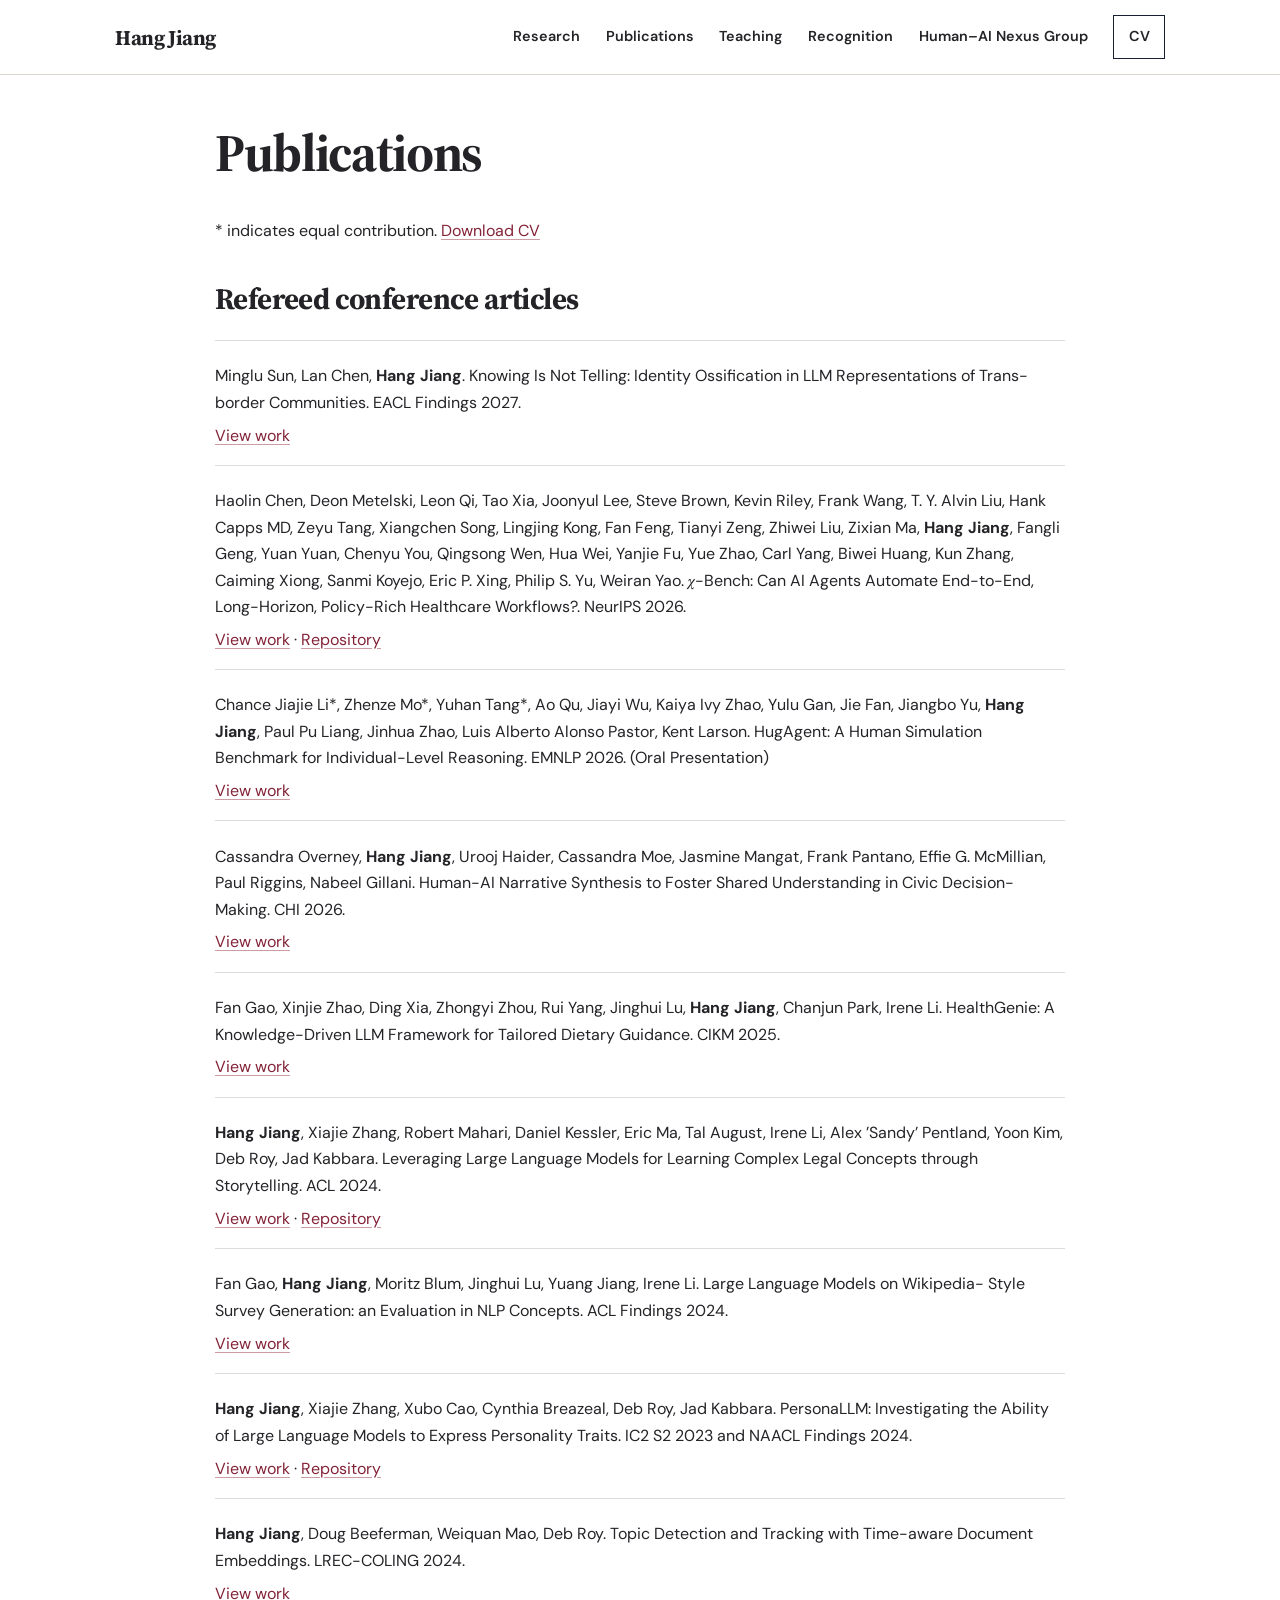
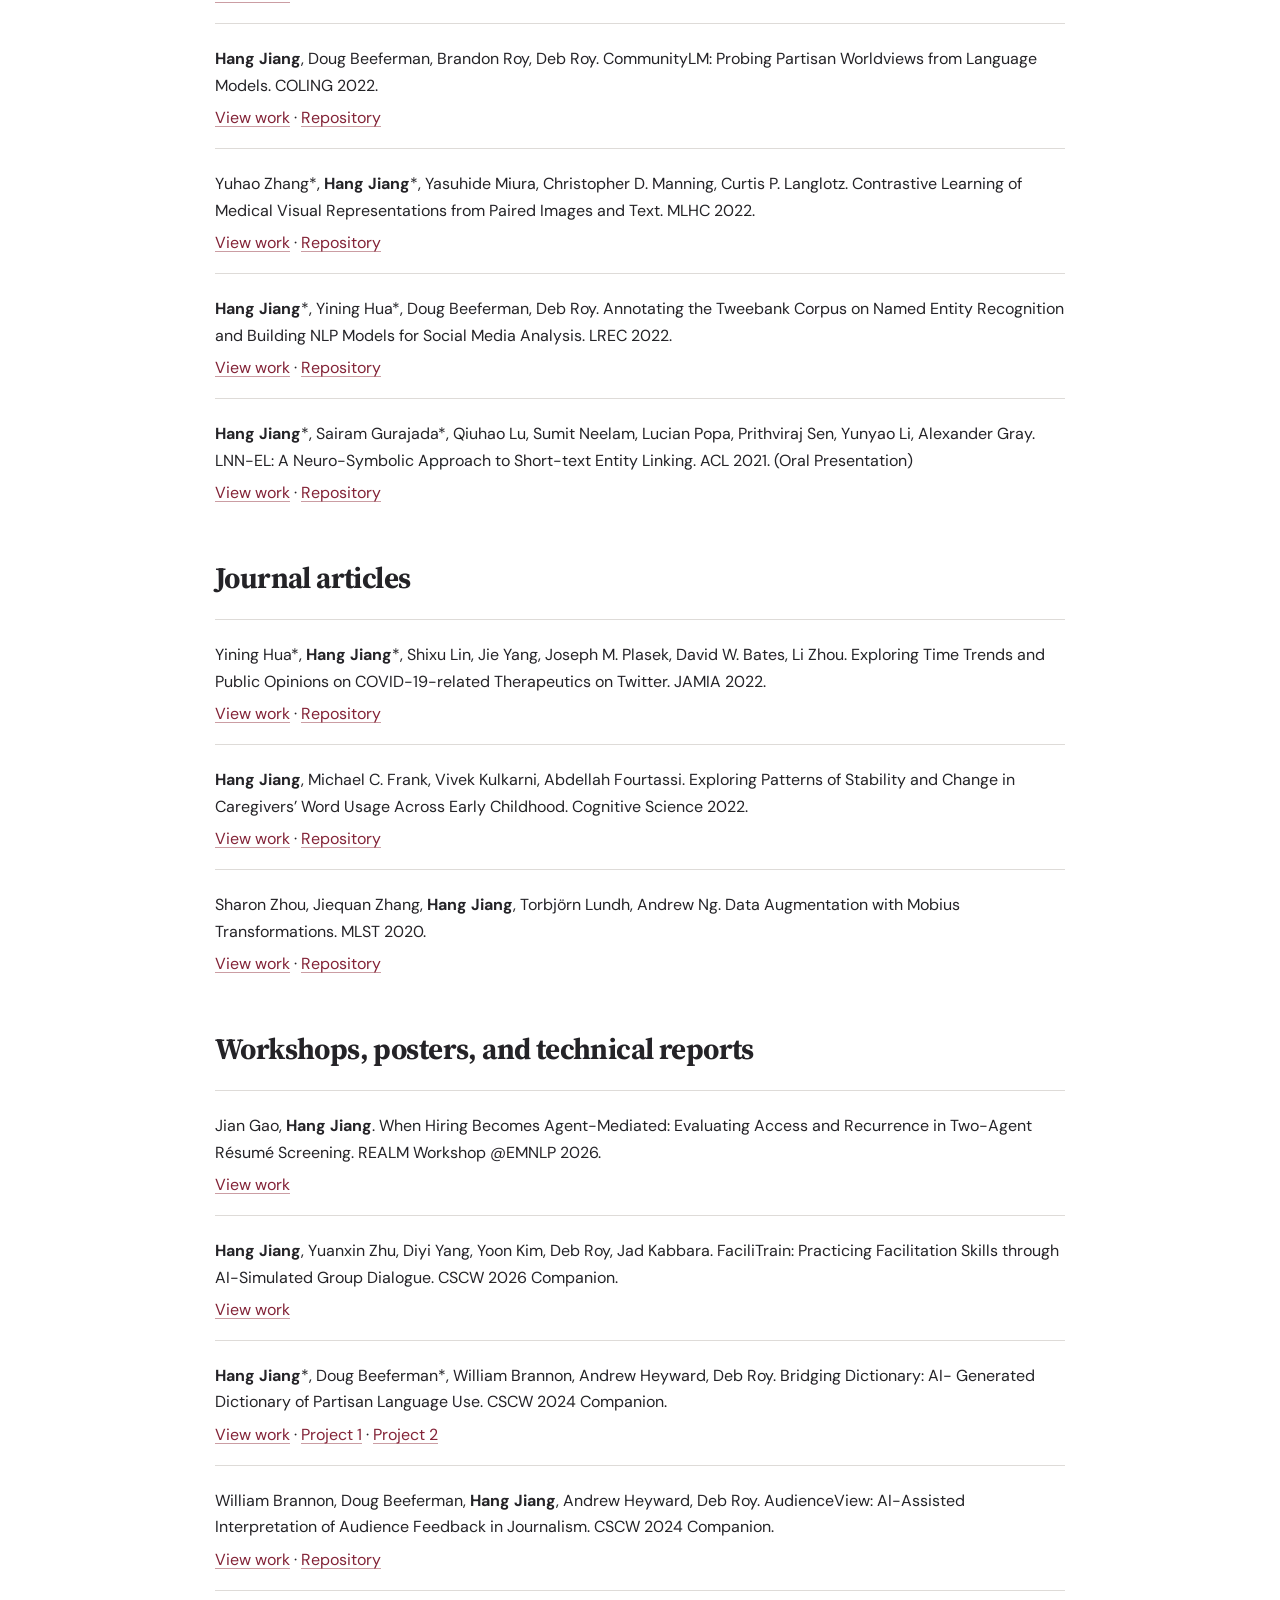
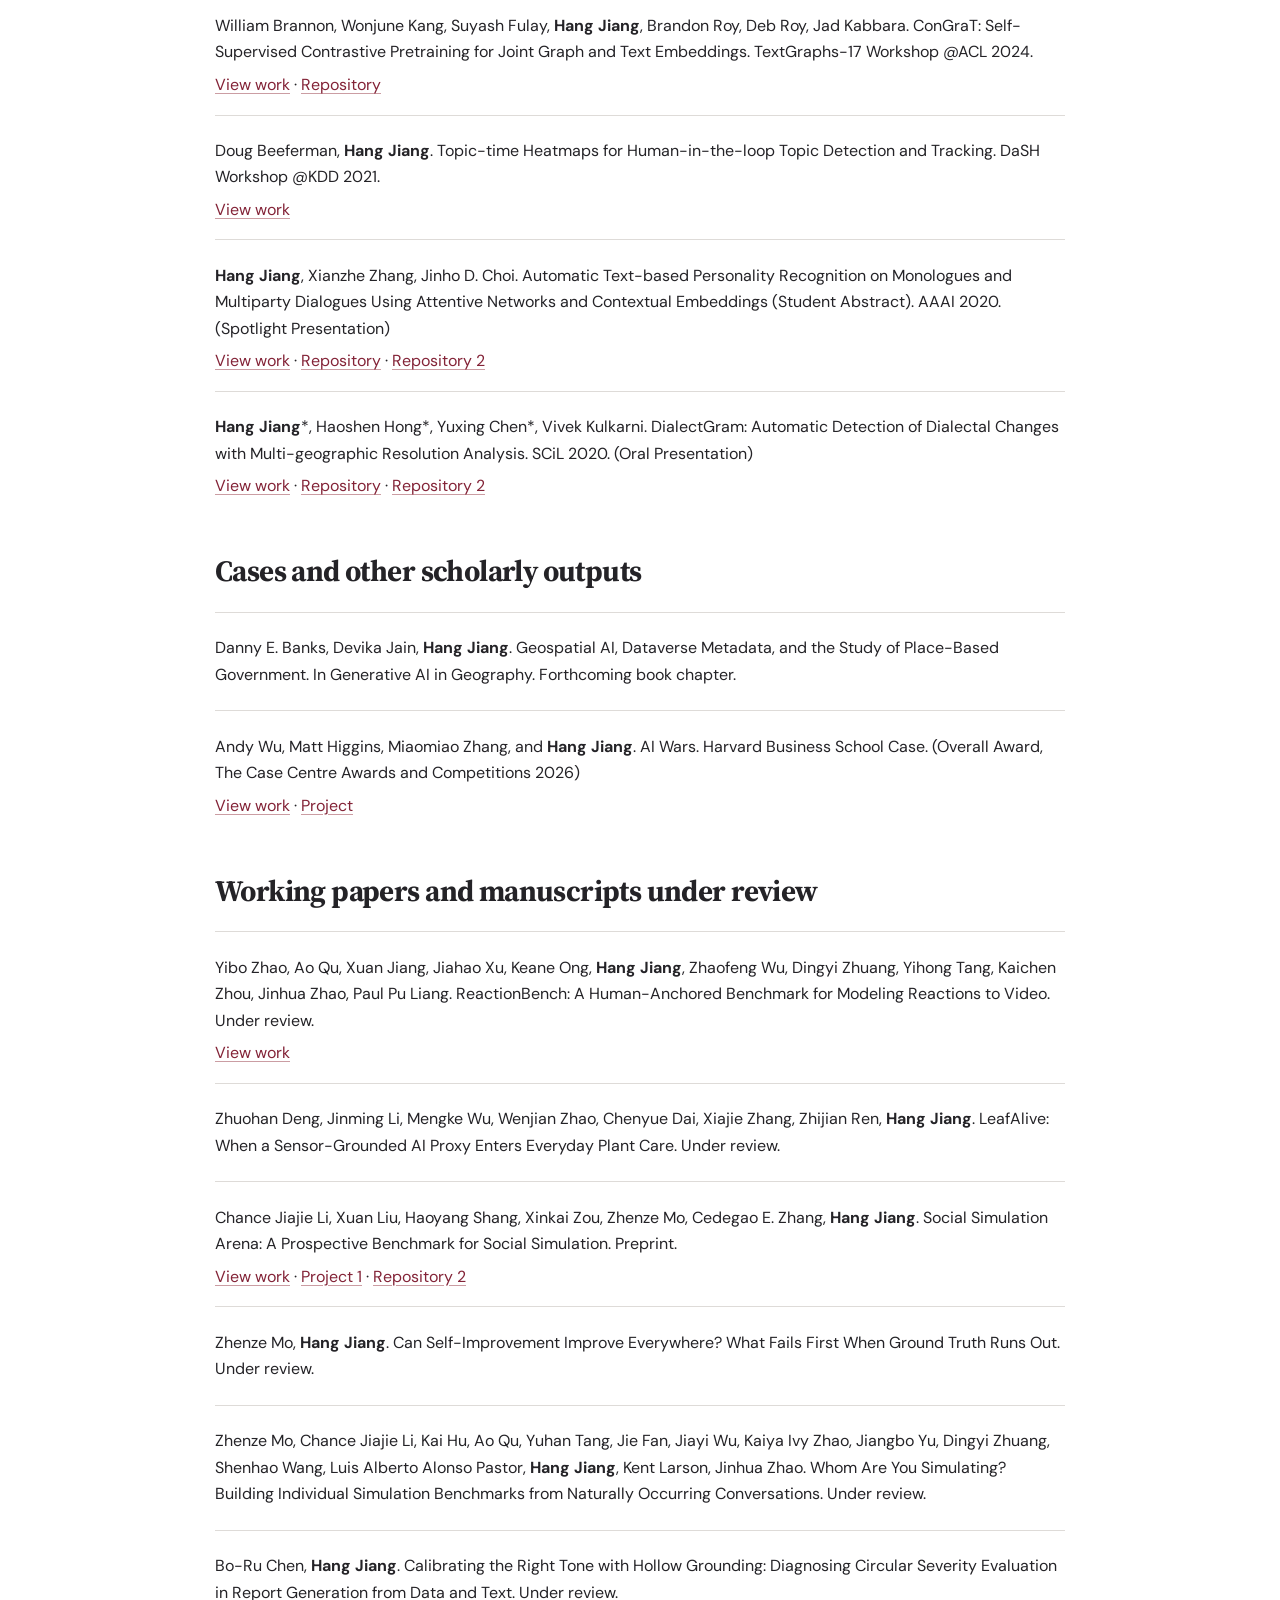
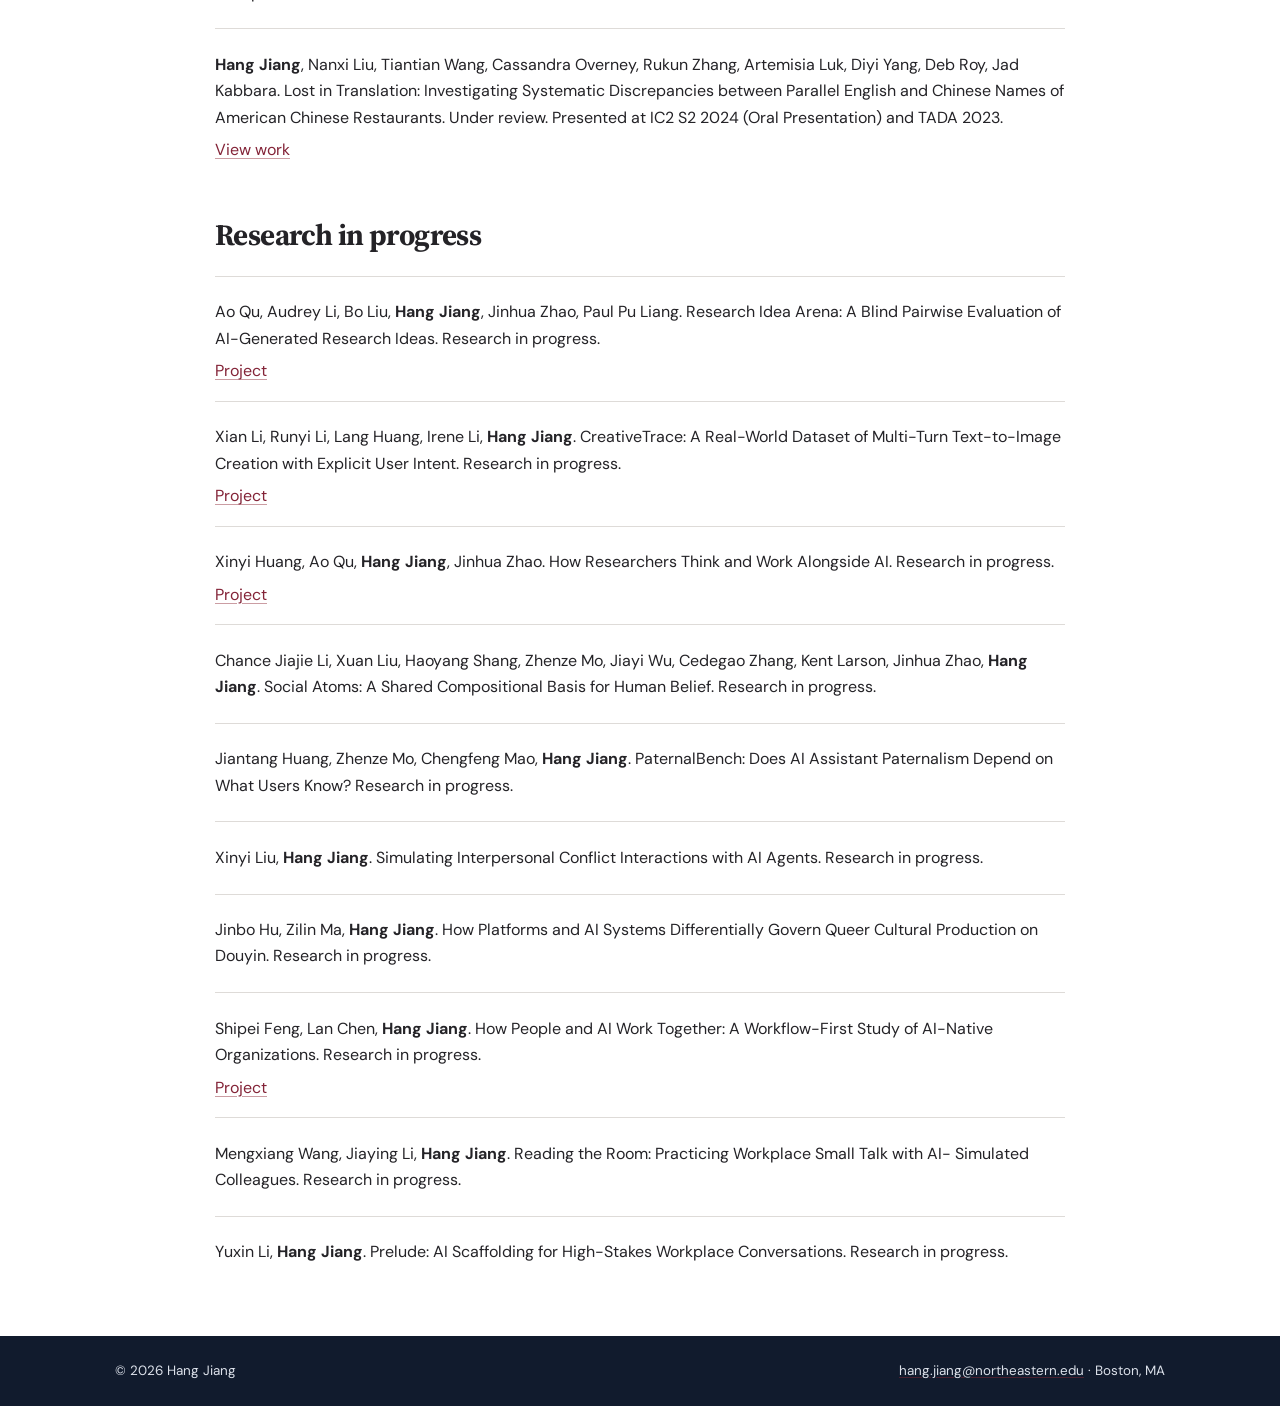
==== publications.html @ 37bcf6a6 "Organize faculty homepage around four research areas and add CV bibliography" ====
<!doctype html>
<html lang="en">
<head>
  <meta charset="utf-8">
  <meta name="viewport" content="width=device-width, initial-scale=1">
  <meta name="description" content="Hang Jiang is an Assistant Professor at Northeastern University studying how people and AI think, work, communicate, and organize together.">
  <meta property="og:title" content="Hang Jiang — Human–AI systems, work, and society">
  <meta property="og:description" content="Research on human–AI collaboration, AI-mediated communication, and socially interactive AI systems.">
  <meta property="og:type" content="website">
  <meta property="og:url" content="https://hjian42.github.io/">
  <meta property="og:image" content="https://hjian42.github.io/files/hang-square-profile.png">
  <meta name="twitter:card" content="summary">
  <link rel="canonical" href="https://hjian42.github.io/publications.html">
  <link rel="preconnect" href="https://fonts.googleapis.com">
  <link rel="preconnect" href="https://fonts.gstatic.com" crossorigin>
  <link href="https://fonts.googleapis.com/css2?family=DM+Sans:wght@400;500;600;700&amp;family=Source+Serif+4:opsz,wght@8..60,500;8..60,600;8..60,700&amp;display=swap" rel="stylesheet">
  <link rel="stylesheet" href="assets/css/site.css">
  <link rel="icon" href="files/favicon.ico">
  <title>Publications | Hang Jiang</title>
<link rel="stylesheet" href="assets/css/academic.css">
</head>
<body>
  <a class="skip-link" href="#main-content">Skip to content</a>
  <header class="site-header">
    <div class="shell nav-shell">
      <a class="wordmark" href="index.html#top" aria-label="Hang Jiang, home">Hang Jiang</a>
      <button class="nav-toggle" type="button" data-nav-toggle aria-expanded="false" aria-controls="site-nav"><span>Menu</span><span aria-hidden="true">☰</span></button>
      <nav class="site-nav" id="site-nav" data-site-nav aria-label="Primary navigation">
        <a href="index.html#research">Research</a><a href="publications.html">Publications</a><a href="index.html#teaching">Teaching</a><a href="index.html#recognition">Recognition</a><a href="nexus/">Human–AI Nexus Group</a><a class="nav-cta" href="files/Hang-Jiang-CV.pdf">CV</a>
      </nav>
    </div>
  </header>

<main id="main-content" class="bibliography shell"><h1>Publications</h1><p>* indicates equal contribution. <a href="files/Hang-Jiang-CV.pdf">Download CV</a></p><section><h2>Refereed conference articles</h2><article id="C13"><p>Minglu Sun, Lan Chen, <strong>Hang Jiang</strong>. Knowing Is Not Telling: Identity Ossification in LLM Representations of Trans-border Communities. EACL Findings 2027.</p><a href="https://arxiv.org/abs/2610.12610">View work</a></article>
<article id="C12"><p>Haolin Chen, Deon Metelski, Leon Qi, Tao Xia, Joonyul Lee, Steve Brown, Kevin Riley, Frank Wang, T. Y. Alvin Liu, Hank Capps MD, Zeyu Tang, Xiangchen Song, Lingjing Kong, Fan Feng, Tianyi Zeng, Zhiwei Liu, Zixian Ma, <strong>Hang Jiang</strong>, Fangli Geng, Yuan Yuan, Chenyu You, Qingsong Wen, Hua Wei, Yanjie Fu, Yue Zhao, Carl Yang, Biwei Huang, Kun Zhang, Caiming Xiong, Sanmi Koyejo, Eric P. Xing, Philip S. Yu, Weiran Yao. 𝜒-Bench: Can AI Agents Automate End-to-End, Long-Horizon, Policy-Rich Healthcare Workflows?. NeurIPS 2026.</p><a href="https://neurips.cc/virtual/2026/loc/atlanta/poster/139361">View work</a> · <a href="https://github.com/actava-ai/chi-bench">Repository</a></article>
<article id="C11"><p>Chance Jiajie Li*, Zhenze Mo*, Yuhan Tang*, Ao Qu, Jiayi Wu, Kaiya Ivy Zhao, Yulu Gan, Jie Fan, Jiangbo Yu, <strong>Hang Jiang</strong>, Paul Pu Liang, Jinhua Zhao, Luis Alberto Alonso Pastor, Kent Larson. HugAgent: A Human Simulation Benchmark for Individual-Level Reasoning. EMNLP 2026. (Oral Presentation)</p><a href="https://aclanthology.org/2026.emnlp-main.706/">View work</a></article>
<article id="C10"><p>Cassandra Overney, <strong>Hang Jiang</strong>, Urooj Haider, Cassandra Moe, Jasmine Mangat, Frank Pantano, Effie G. McMillian, Paul Riggins, Nabeel Gillani. Human-AI Narrative Synthesis to Foster Shared Understanding in Civic Decision-Making. CHI 2026.</p><a href="https://dl.acm.org/doi/10.1145/3772318.3791570">View work</a></article>
<article id="C9"><p>Fan Gao, Xinjie Zhao, Ding Xia, Zhongyi Zhou, Rui Yang, Jinghui Lu, <strong>Hang Jiang</strong>, Chanjun Park, Irene Li. HealthGenie: A Knowledge-Driven LLM Framework for Tailored Dietary Guidance. CIKM 2025.</p><a href="https://dl.acm.org/doi/abs/10.1145/3746252.3761479">View work</a></article>
<article id="C8"><p><strong>Hang Jiang</strong>, Xiajie Zhang, Robert Mahari, Daniel Kessler, Eric Ma, Tal August, Irene Li, Alex ’Sandy’ Pentland, Yoon Kim, Deb Roy, Jad Kabbara. Leveraging Large Language Models for Learning Complex Legal Concepts through Storytelling. ACL 2024.</p><a href="https://aclanthology.org/2024.acl-long.388/">View work</a> · <a href="https://github.com/hjian42/legalstories">Repository</a></article>
<article id="C7"><p>Fan Gao, <strong>Hang Jiang</strong>, Moritz Blum, Jinghui Lu, Yuang Jiang, Irene Li. Large Language Models on Wikipedia- Style Survey Generation: an Evaluation in NLP Concepts. ACL Findings 2024.</p><a href="https://aclanthology.org/2024.findings-acl.321/">View work</a></article>
<article id="C6"><p><strong>Hang Jiang</strong>, Xiajie Zhang, Xubo Cao, Cynthia Breazeal, Deb Roy, Jad Kabbara. PersonaLLM: Investigating the Ability of Large Language Models to Express Personality Traits. IC2 S2 2023 and NAACL Findings 2024.</p><a href="https://aclanthology.org/2024.findings-naacl.229/">View work</a> · <a href="https://github.com/hjian42/PersonaLLM">Repository</a></article>
<article id="C5"><p><strong>Hang Jiang</strong>, Doug Beeferman, Weiquan Mao, Deb Roy. Topic Detection and Tracking with Time-aware Document Embeddings. LREC-COLING 2024.</p><a href="https://aclanthology.org/2024.lrec-main.1416/">View work</a></article>
<article id="C4"><p><strong>Hang Jiang</strong>, Doug Beeferman, Brandon Roy, Deb Roy. CommunityLM: Probing Partisan Worldviews from Language Models. COLING 2022.</p><a href="https://aclanthology.org/2022.coling-1.593/">View work</a> · <a href="https://github.com/hjian42/CommunityLM">Repository</a></article>
<article id="C3"><p>Yuhao Zhang*, <strong>Hang Jiang</strong>*, Yasuhide Miura, Christopher D. Manning, Curtis P. Langlotz. Contrastive Learning of Medical Visual Representations from Paired Images and Text. MLHC 2022.</p><a href="https://proceedings.mlr.press/v182/zhang22a.html">View work</a> · <a href="https://github.com/yuhaozhang/convirt">Repository</a></article>
<article id="C2"><p><strong>Hang Jiang</strong>*, Yining Hua*, Doug Beeferman, Deb Roy. Annotating the Tweebank Corpus on Named Entity Recognition and Building NLP Models for Social Media Analysis. LREC 2022.</p><a href="http://www.lrec-conf.org/proceedings/lrec2022/pdf/2022.lrec-1.780.pdf">View work</a> · <a href="https://github.com/social-machines/TweebankNLP">Repository</a></article>
<article id="C1"><p><strong>Hang Jiang</strong>*, Sairam Gurajada*, Qiuhao Lu, Sumit Neelam, Lucian Popa, Prithviraj Sen, Yunyao Li, Alexander Gray. LNN-EL: A Neuro-Symbolic Approach to Short-text Entity Linking. ACL 2021. (Oral Presentation)</p><a href="https://aclanthology.org/2021.acl-long.64/">View work</a> · <a href="https://github.com/IBM/LNN">Repository</a></article></section>
<section><h2>Journal articles</h2><article id="J3"><p>Yining Hua*, <strong>Hang Jiang</strong>*, Shixu Lin, Jie Yang, Joseph M. Plasek, David W. Bates, Li Zhou. Exploring Time Trends and Public Opinions on COVID-19-related Therapeutics on Twitter. JAMIA 2022.</p><a href="https://academic.oup.com/jamia/advance-article-abstract/doi/10.1093/jamia/ocac114/6625661">View work</a> · <a href="https://github.com/ningkko/COVID-drug">Repository</a></article>
<article id="J2"><p><strong>Hang Jiang</strong>, Michael C. Frank, Vivek Kulkarni, Abdellah Fourtassi. Exploring Patterns of Stability and Change in Caregivers’ Word Usage Across Early Childhood. Cognitive Science 2022.</p><a href="https://onlinelibrary.wiley.com/doi/10.1111/cogs.13177">View work</a> · <a href="https://github.com/afourtassi/change">Repository</a></article>
<article id="J1"><p>Sharon Zhou, Jiequan Zhang, <strong>Hang Jiang</strong>, Torbjörn Lundh, Andrew Ng. Data Augmentation with Mobius Transformations. MLST 2020.</p><a href="https://iopscience.iop.org/article/10.1088/2632-2153/abd615/pdf">View work</a> · <a href="https://github.com/stanfordmlgroup/mobius">Repository</a></article></section>
<section><h2>Workshops, posters, and technical reports</h2><article id="W8"><p>Jian Gao, <strong>Hang Jiang</strong>. When Hiring Becomes Agent-Mediated: Evaluating Access and Recurrence in Two-Agent Résumé Screening. REALM Workshop @EMNLP 2026.</p><a href="https://aclanthology.org/2026.realm-1.44/">View work</a></article>
<article id="W7"><p><strong>Hang Jiang</strong>, Yuanxin Zhu, Diyi Yang, Yoon Kim, Deb Roy, Jad Kabbara. FaciliTrain: Practicing Facilitation Skills through AI-Simulated Group Dialogue. CSCW 2026 Companion.</p><a href="https://dl.acm.org/doi/10.1145/3785651.3831566">View work</a></article>
<article id="W6"><p><strong>Hang Jiang</strong>*, Doug Beeferman*, William Brannon, Andrew Heyward, Deb Roy. Bridging Dictionary: AI- Generated Dictionary of Partisan Language Use. CSCW 2024 Companion.</p><a href="https://arxiv.org/abs/2407.09661v1">View work</a> · <a href="https://dictionary.ccc-mit.org/book/bridging_dictionary.html">Project 1</a> · <a href="https://bridgingdictionary.org/">Project 2</a></article>
<article id="W5"><p>William Brannon, Doug Beeferman, <strong>Hang Jiang</strong>, Andrew Heyward, Deb Roy. AudienceView: AI-Assisted Interpretation of Audience Feedback in Journalism. CSCW 2024 Companion.</p><a href="https://www.arxiv.org/abs/2407.12613">View work</a> · <a href="https://github.com/mit-ccc/AudienceView-demo">Repository</a></article>
<article id="W4"><p>William Brannon, Wonjune Kang, Suyash Fulay, <strong>Hang Jiang</strong>, Brandon Roy, Deb Roy, Jad Kabbara. ConGraT: Self-Supervised Contrastive Pretraining for Joint Graph and Text Embeddings. TextGraphs-17 Workshop @ACL 2024.</p><a href="https://aclanthology.org/2024.textgraphs-1.2/">View work</a> · <a href="https://github.com/wwbrannon/congrat">Repository</a></article>
<article id="W3"><p>Doug Beeferman, <strong>Hang Jiang</strong>. Topic-time Heatmaps for Human-in-the-loop Topic Detection and Tracking. DaSH Workshop @KDD 2021.</p><a href="https://arxiv.org/abs/2110.07337">View work</a></article>
<article id="W2"><p><strong>Hang Jiang</strong>, Xianzhe Zhang, Jinho D. Choi. Automatic Text-based Personality Recognition on Monologues and Multiparty Dialogues Using Attentive Networks and Contextual Embeddings (Student Abstract). AAAI 2020. (Spotlight Presentation)</p><a href="https://cdn.aaai.org/ojs/7182/7182-13-10411-1-10-20200526.pdf">View work</a> · <a href="https://github.com/emoryjianghang/automatic-personality-prediction">Repository</a> · <a href="https://github.com/emorynlp/personality-detection">Repository 2</a></article>
<article id="W1"><p><strong>Hang Jiang</strong>*, Haoshen Hong*, Yuxing Chen*, Vivek Kulkarni. DialectGram: Automatic Detection of Dialectal Changes with Multi-geographic Resolution Analysis. SCiL 2020. (Oral Presentation)</p><a href="https://aclanthology.org/2020.scil-1.18/">View work</a> · <a href="https://github.com/yuxingch/DialectGram">Repository</a> · <a href="https://github.com/hjian42/Geo-Twitter2019">Repository 2</a></article></section>
<section><h2>Cases and other scholarly outputs</h2><article id="O2"><p>Danny E. Banks, Devika Jain, <strong>Hang Jiang</strong>. Geospatial AI, Dataverse Metadata, and the Study of Place-Based Government. In Generative AI in Geography. Forthcoming book chapter.</p></article>
<article id="O1"><p>Andy Wu, Matt Higgins, Miaomiao Zhang, and <strong>Hang Jiang</strong>. AI Wars. Harvard Business School Case. (Overall Award, The Case Centre Awards and Competitions 2026)</p><a href="https://hbsp.harvard.edu/product/723434-PDF-ENG">View work</a> · <a href="https://www.thecasecentre.org/AwardsComps/winners/2026winners/AIwars">Project </a></article></section>
<section><h2>Working papers and manuscripts under review</h2><article id="WP7"><p>Yibo Zhao, Ao Qu, Xuan Jiang, Jiahao Xu, Keane Ong, <strong>Hang Jiang</strong>, Zhaofeng Wu, Dingyi Zhuang, Yihong Tang, Kaichen Zhou, Jinhua Zhao, Paul Pu Liang. ReactionBench: A Human-Anchored Benchmark for Modeling Reactions to Video. Under review.</p><a href="https://openreview.net/pdf?id=c2f8Fyeify">View work</a></article>
<article id="WP6"><p>Zhuohan Deng, Jinming Li, Mengke Wu, Wenjian Zhao, Chenyue Dai, Xiajie Zhang, Zhijian Ren, <strong>Hang Jiang</strong>. LeafAlive: When a Sensor-Grounded AI Proxy Enters Everyday Plant Care. Under review.</p></article>
<article id="WP5"><p>Chance Jiajie Li, Xuan Liu, Haoyang Shang, Xinkai Zou, Zhenze Mo, Cedegao E. Zhang, <strong>Hang Jiang</strong>. Social Simulation Arena: A Prospective Benchmark for Social Simulation. Preprint.</p><a href="https://doi.org/10.5281/zenodo.23140107">View work</a> · <a href="https://social-simulation-arena.com">Project 1</a> · <a href="https://github.com/Social-Atoms/social-sim-arena">Repository 2</a></article>
<article id="WP4"><p>Zhenze Mo, <strong>Hang Jiang</strong>. Can Self-Improvement Improve Everywhere? What Fails First When Ground Truth Runs Out. Under review.</p></article>
<article id="WP3"><p>Zhenze Mo, Chance Jiajie Li, Kai Hu, Ao Qu, Yuhan Tang, Jie Fan, Jiayi Wu, Kaiya Ivy Zhao, Jiangbo Yu, Dingyi Zhuang, Shenhao Wang, Luis Alberto Alonso Pastor, <strong>Hang Jiang</strong>, Kent Larson, Jinhua Zhao. Whom Are You Simulating? Building Individual Simulation Benchmarks from Naturally Occurring Conversations. Under review.</p></article>
<article id="WP2"><p>Bo-Ru Chen, <strong>Hang Jiang</strong>. Calibrating the Right Tone with Hollow Grounding: Diagnosing Circular Severity Evaluation in Report Generation from Data and Text. Under review.</p></article>
<article id="WP1"><p><strong>Hang Jiang</strong>, Nanxi Liu, Tiantian Wang, Cassandra Overney, Rukun Zhang, Artemisia Luk, Diyi Yang, Deb Roy, Jad Kabbara. Lost in Translation: Investigating Systematic Discrepancies between Parallel English and Chinese Names of American Chinese Restaurants. Under review. Presented at IC2 S2 2024 (Oral Presentation) and TADA 2023.</p><a href="https://arxiv.org/abs/2610.35191">View work</a></article></section>
<section><h2>Research in progress</h2><article id="R10"><p>Ao Qu, Audrey Li, Bo Liu, <strong>Hang Jiang</strong>, Jinhua Zhao, Paul Pu Liang. Research Idea Arena: A Blind Pairwise Evaluation of AI-Generated Research Ideas. Research in progress.</p><a href="https://www.researchideaarena.ai/">Project</a></article>
<article id="R9"><p>Xian Li, Runyi Li, Lang Huang, Irene Li, <strong>Hang Jiang</strong>. CreativeTrace: A Real-World Dataset of Multi-Turn Text-to-Image Creation with Explicit User Intent. Research in progress.</p><a href="https://creativetrace.lance-lee.com/study/standard">Project</a></article>
<article id="R8"><p>Xinyi Huang, Ao Qu, <strong>Hang Jiang</strong>, Jinhua Zhao. How Researchers Think and Work Alongside AI. Research in progress.</p><a href="https://minds-and-hands.com/">Project</a></article>
<article id="R7"><p>Chance Jiajie Li, Xuan Liu, Haoyang Shang, Zhenze Mo, Jiayi Wu, Cedegao Zhang, Kent Larson, Jinhua Zhao, <strong>Hang Jiang</strong>. Social Atoms: A Shared Compositional Basis for Human Belief. Research in progress.</p></article>
<article id="R6"><p>Jiantang Huang, Zhenze Mo, Chengfeng Mao, <strong>Hang Jiang</strong>. PaternalBench: Does AI Assistant Paternalism Depend on What Users Know? Research in progress.</p></article>
<article id="R5"><p>Xinyi Liu, <strong>Hang Jiang</strong>. Simulating Interpersonal Conflict Interactions with AI Agents. Research in progress.</p></article>
<article id="R4"><p>Jinbo Hu, Zilin Ma, <strong>Hang Jiang</strong>. How Platforms and AI Systems Differentially Govern Queer Cultural Production on Douyin. Research in progress.</p></article>
<article id="R3"><p>Shipei Feng, Lan Chen, <strong>Hang Jiang</strong>. How People and AI Work Together: A Workflow-First Study of AI-Native Organizations. Research in progress.</p><a href="https://the-company-survey.vercel.app/">Project</a></article>
<article id="R2"><p>Mengxiang Wang, Jiaying Li, <strong>Hang Jiang</strong>. Reading the Room: Practicing Workplace Small Talk with AI- Simulated Colleagues. Research in progress.</p></article>
<article id="R1"><p>Yuxin Li, <strong>Hang Jiang</strong>. Prelude: AI Scaffolding for High-Stakes Workplace Conversations. Research in progress.</p></article></section></main>  <footer class="site-footer"><div class="shell footer-grid"><p>© <span data-current-year>2026</span> Hang Jiang</p><p><a href="mailto:hang.jiang@northeastern.edu">hang.jiang@northeastern.edu</a> · Boston, MA</p></div></footer>
  <script src="assets/js/site.js"></script>
</body>
</html>
---- assets/css/site.css ----
:root{--paper:#f7f4ee;--paper-2:#efe9df;--ink:#172033;--muted:#596173;--line:#d6cec1;--navy:#15243c;--burgundy:#8c2633;--white:#fffdf8;--serif:"Source Serif 4",Georgia,serif;--sans:"DM Sans",Arial,sans-serif;--shadow:0 18px 60px rgba(21,36,60,.12)}
*{box-sizing:border-box}html{scroll-behavior:smooth}body{margin:0;background:var(--paper);color:var(--ink);font:400 16px/1.65 var(--sans);-webkit-font-smoothing:antialiased}img{max-width:100%;display:block}a{color:inherit;text-decoration-color:rgba(140,38,51,.45);text-underline-offset:.18em}a:hover{color:var(--burgundy)}h1,h2,h3,p{margin-top:0}h1,h2,h3{font-family:var(--serif);line-height:1.12}h1{font-size:clamp(3rem,7vw,6.8rem);letter-spacing:-.055em}h2{font-size:clamp(2.35rem,4.8vw,4.5rem);letter-spacing:-.04em}h3{font-size:1.45rem}.shell{width:min(1180px,calc(100% - 48px));margin-inline:auto}.skip-link{position:fixed;left:1rem;top:-5rem;background:var(--navy);color:white;padding:.7rem 1rem;z-index:100}.skip-link:focus{top:1rem}.site-header{position:sticky;top:0;z-index:50;background:rgba(247,244,238,.94);backdrop-filter:blur(14px);border-bottom:1px solid rgba(214,206,193,.8)}.nav-shell{min-height:74px;display:flex;align-items:center;justify-content:space-between;gap:2rem}.wordmark{font:700 1.3rem var(--serif);text-decoration:none;letter-spacing:-.02em}.lab-wordmark span{color:var(--burgundy)}.site-nav{display:flex;align-items:center;gap:1.6rem;font-size:.9rem;font-weight:600}.site-nav a{text-decoration:none}.nav-cta{border:1px solid var(--ink);padding:.55rem .9rem}.nav-toggle{display:none;background:none;border:1px solid var(--line);padding:.55rem .7rem;font:600 .9rem var(--sans);gap:.7rem}.hero{padding:clamp(5rem,10vw,9rem) 0 6rem;overflow:hidden}.hero-grid{display:grid;grid-template-columns:minmax(0,1.45fr) minmax(280px,.55fr);gap:clamp(3rem,7vw,7rem);align-items:center}.hero h1{max-width:900px;margin-bottom:1.75rem}.hero-copy>.lede{font:500 clamp(1.25rem,2.2vw,1.75rem)/1.45 var(--serif);max-width:800px}.hero-copy>p:not(.eyebrow){max-width:780px}.eyebrow,.item-kicker{font-size:.77rem;text-transform:uppercase;letter-spacing:.17em;font-weight:700;color:var(--burgundy)}.portrait-wrap{position:relative;margin:0}.portrait-wrap:before{content:"";position:absolute;inset:-20px 22px 22px -20px;border:1px solid var(--burgundy);z-index:-1}.portrait{aspect-ratio:1/1;object-fit:cover;filter:saturate(.78);box-shadow:var(--shadow)}.portrait-wrap figcaption{font-size:.8rem;color:var(--muted);margin-top:1rem}.button-row{display:flex;flex-wrap:wrap;gap:.8rem;margin:2rem 0}.button{display:inline-block;padding:.82rem 1.15rem;text-decoration:none;font-weight:700;font-size:.92rem;border:1px solid transparent}.button.primary{background:var(--burgundy);color:#fff}.button.secondary{border-color:var(--navy)}.button.light{background:var(--white);color:var(--navy)}.social-list{display:flex;flex-wrap:wrap;gap:.65rem 1.3rem;list-style:none;padding:0;margin:1.8rem 0 0;font-size:.87rem;font-weight:600}.section{padding:clamp(5rem,9vw,8rem) 0;scroll-margin-top:72px}.section-tint{background:var(--paper-2)}.section-heading{max-width:790px;margin-bottom:3.4rem}.section-heading>p:last-child{font-size:1.1rem;color:var(--muted)}.split-heading{max-width:none;display:grid;grid-template-columns:1.35fr .65fr;gap:4rem;align-items:end}.theme-grid{display:grid;grid-template-columns:repeat(3,1fr);gap:1px;background:var(--line);border:1px solid var(--line)}.theme-card{background:var(--paper);padding:2rem}.theme-card span,.lab-theme-grid span{font-size:.75rem;color:var(--burgundy);font-weight:700}.theme-card h3{margin:2.6rem 0 .8rem}.theme-card p,.person-card p{color:var(--muted)}.publication-list{border-top:1px solid var(--line)}.publication{display:grid;grid-template-columns:90px 1fr;gap:2rem;padding:2rem 0;border-bottom:1px solid var(--line)}.pub-year{font-weight:700;color:var(--burgundy);font-size:.85rem}.publication h3{margin-bottom:.55rem;max-width:900px}.publication p{margin-bottom:.35rem;color:var(--muted);font-size:.93rem}.publication .venue{color:var(--ink);font-weight:700}.two-column-list{display:grid;grid-template-columns:1fr 1fr;gap:1px;background:var(--line);border:1px solid var(--line)}.two-column-list article{background:var(--paper);padding:2.4rem}.section-dark{background:var(--navy);color:var(--white)}.section-dark .eyebrow{color:#e4aeb4}.section-dark a:hover{color:#f0c9ce}.dark-grid{display:grid;grid-template-columns:1fr 1fr;gap:clamp(3rem,8vw,8rem)}.award{margin-top:3rem}.award .item-kicker,.media-item p{color:#e4aeb4}.media-item{border-top:1px solid rgba(255,255,255,.2);padding:1.5rem 0}.media-item h3{font-size:1.25rem}.join-grid{display:flex;justify-content:space-between;align-items:end;gap:3rem}.join-grid>div{max-width:700px}.site-footer{background:#111b2d;color:#dce1ea;padding:1.5rem 0;font-size:.84rem}.footer-grid{display:flex;justify-content:space-between;gap:2rem}.footer-grid p{margin:0}

.lab-hero{padding:clamp(5rem,11vw,10rem) 0;background:var(--navy);color:var(--white)}.lab-hero-grid{display:grid;grid-template-columns:1.2fr .8fr;gap:6rem;align-items:end}.lab-hero h1{margin:0}.lab-hero h1 em{color:#e4aeb4;font-weight:500}.mission-panel{border-top:3px solid #e4aeb4;padding-top:2rem}.mission-panel p{font:500 clamp(1.5rem,3vw,2.35rem)/1.28 var(--serif)}.mission-panel span{font-size:.9rem;color:#c9d1dc}.lab-theme-grid{display:grid;grid-template-columns:1fr 1fr;border-top:1px solid var(--line)}.lab-theme-grid article{padding:2rem 2rem 2.5rem 0;border-bottom:1px solid var(--line)}.lab-theme-grid article:nth-child(odd){border-right:1px solid var(--line)}.lab-theme-grid article:nth-child(even){padding-left:2rem}.lab-theme-grid h3{margin:1.5rem 0 .6rem}.lab-theme-grid p{color:var(--muted)}.pi-card{display:grid;grid-template-columns:190px 1fr;gap:2.4rem;align-items:center;padding:2rem;background:var(--paper);border:1px solid var(--line);max-width:850px}.pi-card img{aspect-ratio:1;object-fit:cover}.pi-card h3{font-size:2rem;margin-bottom:.5rem}.roster-heading{font-size:1.9rem;margin:4rem 0 1.4rem}.people-grid{display:grid;grid-template-columns:repeat(3,1fr);gap:1rem}.person-card{border:1px solid var(--line);padding:1.35rem;background:var(--paper)}.person-card.featured{border-top:4px solid var(--burgundy);max-width:380px}.person-card h3{margin-bottom:.35rem}.person-card p{font-size:.9rem;margin-bottom:.8rem}.person-card span,.alumni-list span{font-size:.78rem;color:var(--muted)}.person-role{color:var(--burgundy)!important;text-transform:uppercase;letter-spacing:.1em;font-weight:700}.alumni-list{display:grid;grid-template-columns:1fr 1fr;border-top:1px solid var(--line)}.alumni-list article{display:grid;grid-template-columns:1fr 1.4fr 1fr;gap:1rem;padding:1.2rem 0;border-bottom:1px solid var(--line)}.alumni-list article:nth-child(odd){padding-right:2rem}.alumni-list article:nth-child(even){padding-left:2rem}.alumni-list h3,.alumni-list p{font-size:.92rem;margin:0;font-family:var(--sans)}.publication-list.compact{max-width:950px}.join-lab{display:grid;grid-template-columns:1fr 1fr;gap:6rem}.join-options article{border-top:1px solid rgba(255,255,255,.22);padding:1.15rem 0}.join-options article p{color:#c9d1dc}.join-options .button{margin-top:1rem}

@media (max-width:900px){.site-nav{position:absolute;left:0;right:0;top:74px;display:none;flex-direction:column;align-items:stretch;gap:0;padding:1rem 24px 1.5rem;background:var(--paper);border-bottom:1px solid var(--line)}.site-nav.is-open{display:flex}.site-nav a{padding:.75rem 0}.nav-toggle{display:flex}.hero-grid,.lab-hero-grid,.dark-grid,.join-lab{grid-template-columns:1fr}.hero-grid{gap:4rem}.portrait-wrap{max-width:420px}.lab-hero-grid{gap:4rem}.theme-grid,.people-grid{grid-template-columns:1fr 1fr}.split-heading{grid-template-columns:1fr;gap:1rem}.dark-grid{gap:5rem}.alumni-list{grid-template-columns:1fr}.alumni-list article:nth-child(n){padding-left:0;padding-right:0}}
@media (max-width:620px){.shell{width:min(100% - 32px,1180px)}.hero{padding-top:4.25rem}.hero h1{font-size:3.45rem}.section{padding:4.5rem 0}.theme-grid,.two-column-list,.people-grid,.lab-theme-grid{grid-template-columns:1fr}.lab-theme-grid article:nth-child(n){padding:1.6rem 0;border-right:0}.publication{grid-template-columns:58px 1fr;gap:1rem}.pi-card{grid-template-columns:1fr}.pi-card img{max-width:160px}.alumni-list article{grid-template-columns:1fr}.join-grid,.footer-grid{display:block}.join-grid .button{margin-top:1.5rem}.footer-grid p+p{margin-top:.5rem}.social-list{gap:.55rem 1rem}.site-nav{padding-left:16px;padding-right:16px}}
@media (prefers-reduced-motion:reduce){html{scroll-behavior:auto}}
---- assets/css/academic.css ----
body { background: #fff; color: #242327; }
.site-header { background: #fff; }
.shell { max-width: 1050px; }
.profile-layout { display: grid; grid-template-columns: minmax(170px, 24%) minmax(0, 1fr); gap: clamp(2rem, 5vw, 5rem); padding-block: 3.5rem; }
.profile-layout aside img { width: 100%; height: auto; aspect-ratio: 1; object-fit: cover; }
.profile-layout aside p, .project-links { font-size: .94rem; }
.profile-layout h1, .bibliography h1 { font-size: clamp(2.3rem, 5vw, 3.3rem); letter-spacing: -.025em; }
h1 span { font-size: .65em; font-weight: 500; }
.profile-layout h2, .bibliography h2, .section h2 { font-size: 1.85rem; letter-spacing: -.02em; }
.profile-layout section, .bibliography section { margin-top: 2.4rem; }
.profile-layout article, .bibliography article { padding: 1rem 0; border-top: 1px solid #dedbd8; }
.profile-layout article h3 { margin-bottom: .45rem; }
.profile-layout article p, .bibliography article p { margin: .4rem 0; }
.profile-layout a, .bibliography a { color: #832337; }
.bibliography { max-width: 850px; padding-block: 3rem; }
[id] { scroll-margin-top: 6rem; }
@media (max-width: 650px) {
  .profile-layout { display: block; padding-block: 1.5rem; }
  .profile-layout aside { margin-bottom: 1.5rem; }
  .profile-layout aside img { width: 125px; }
  .profile-layout aside p { display: inline-block; margin: .7rem .5rem 0 0; }
}
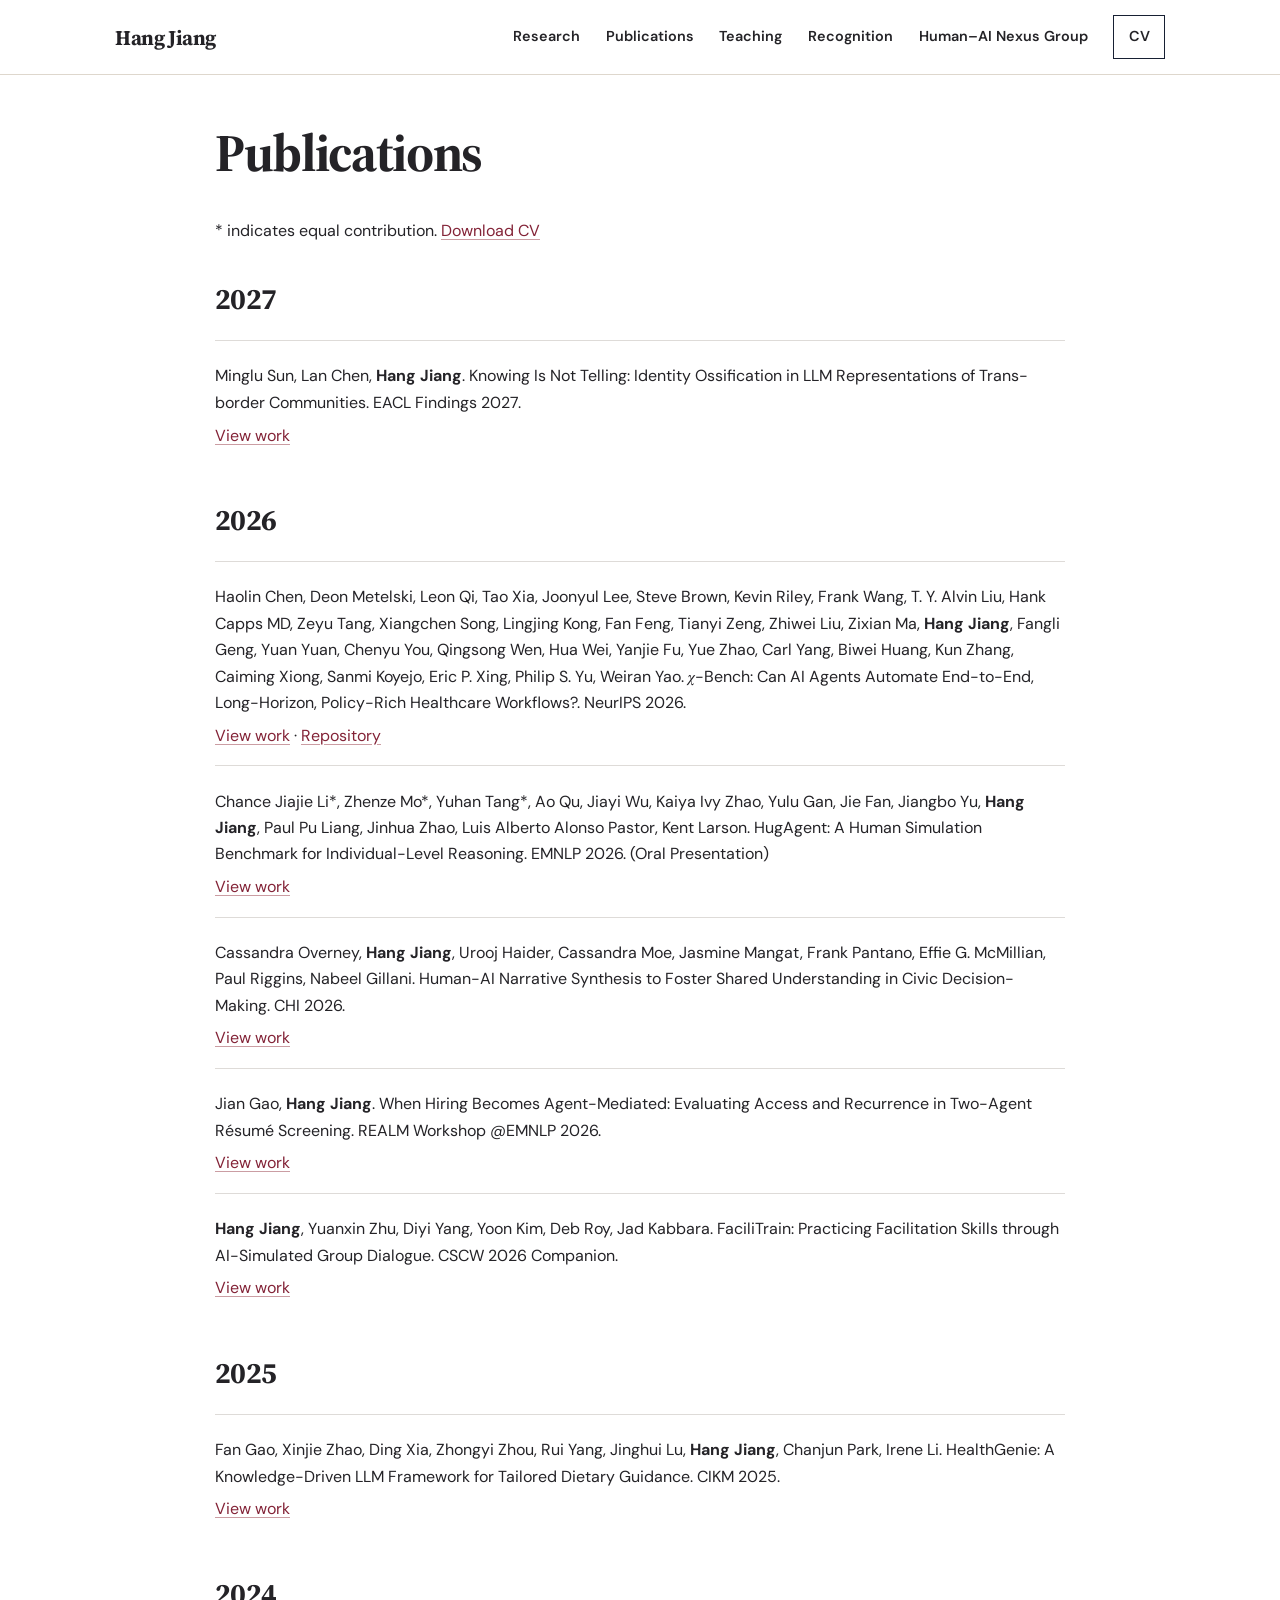
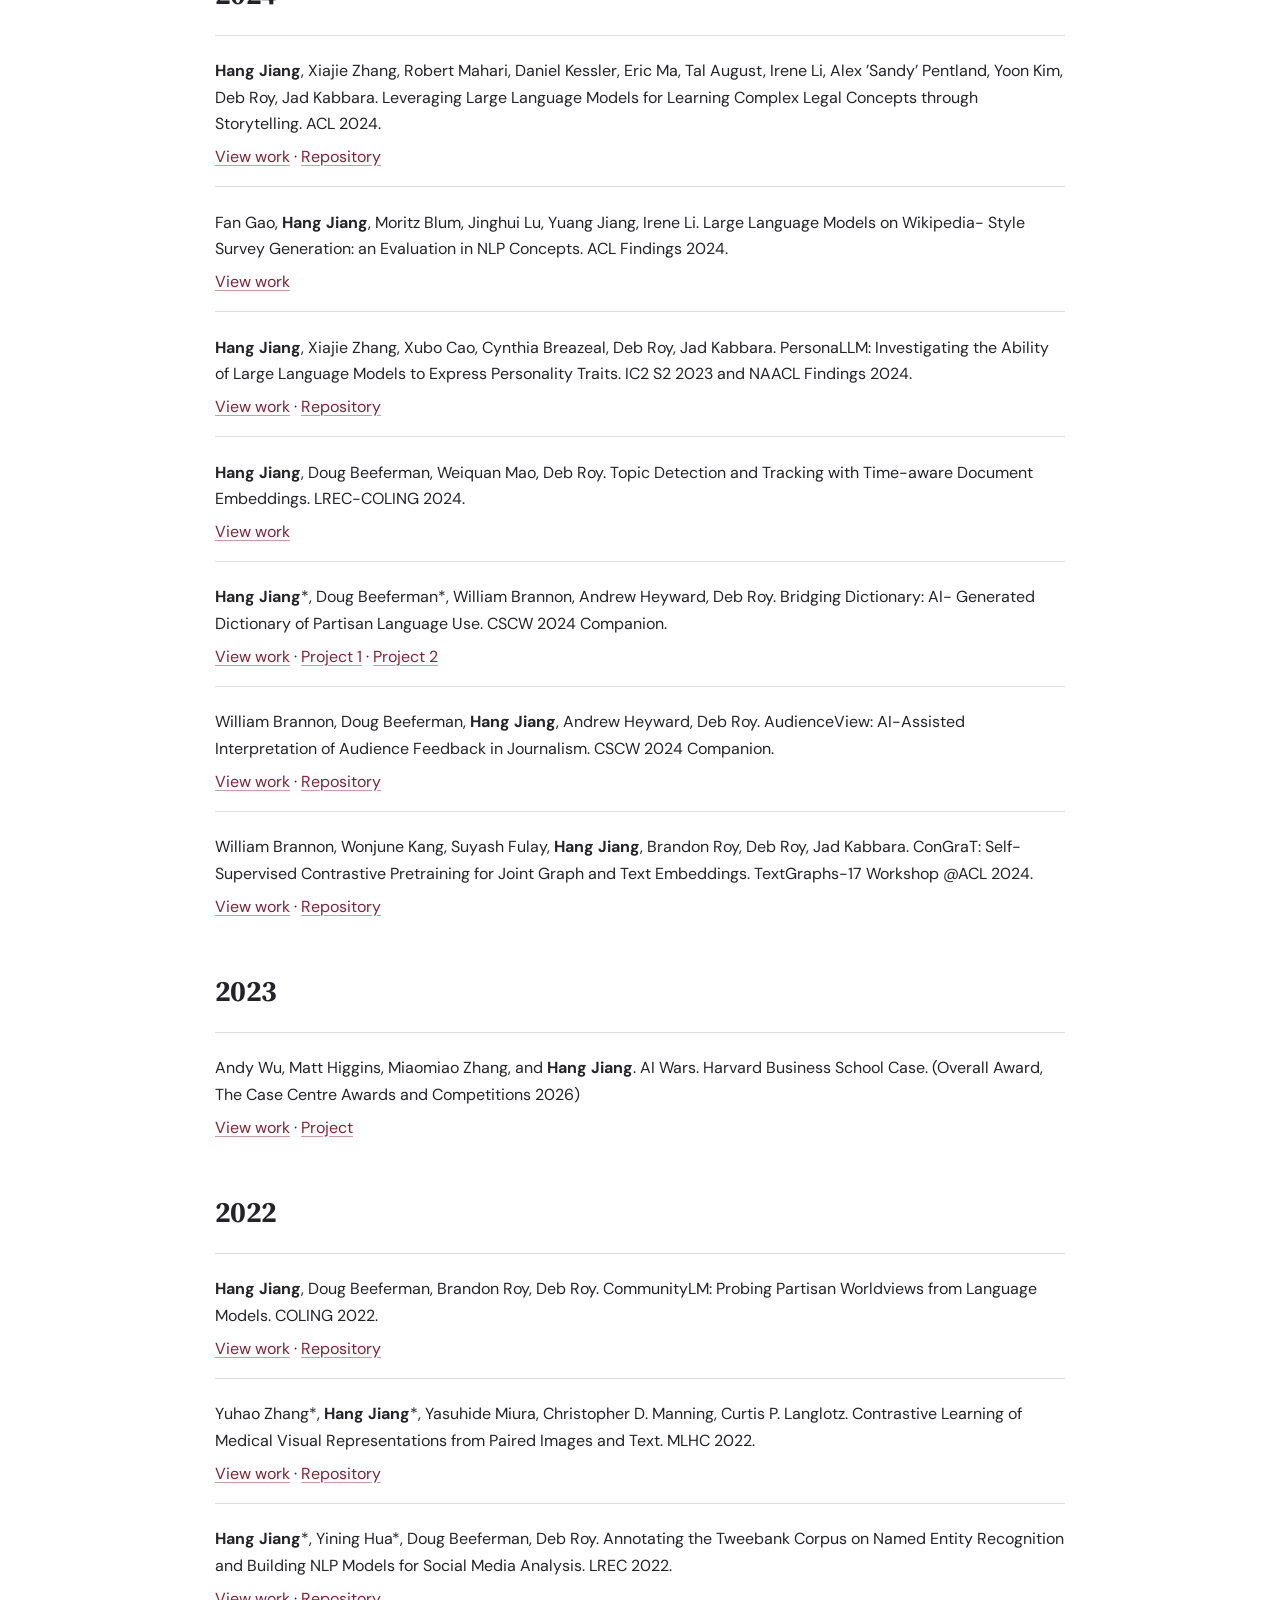
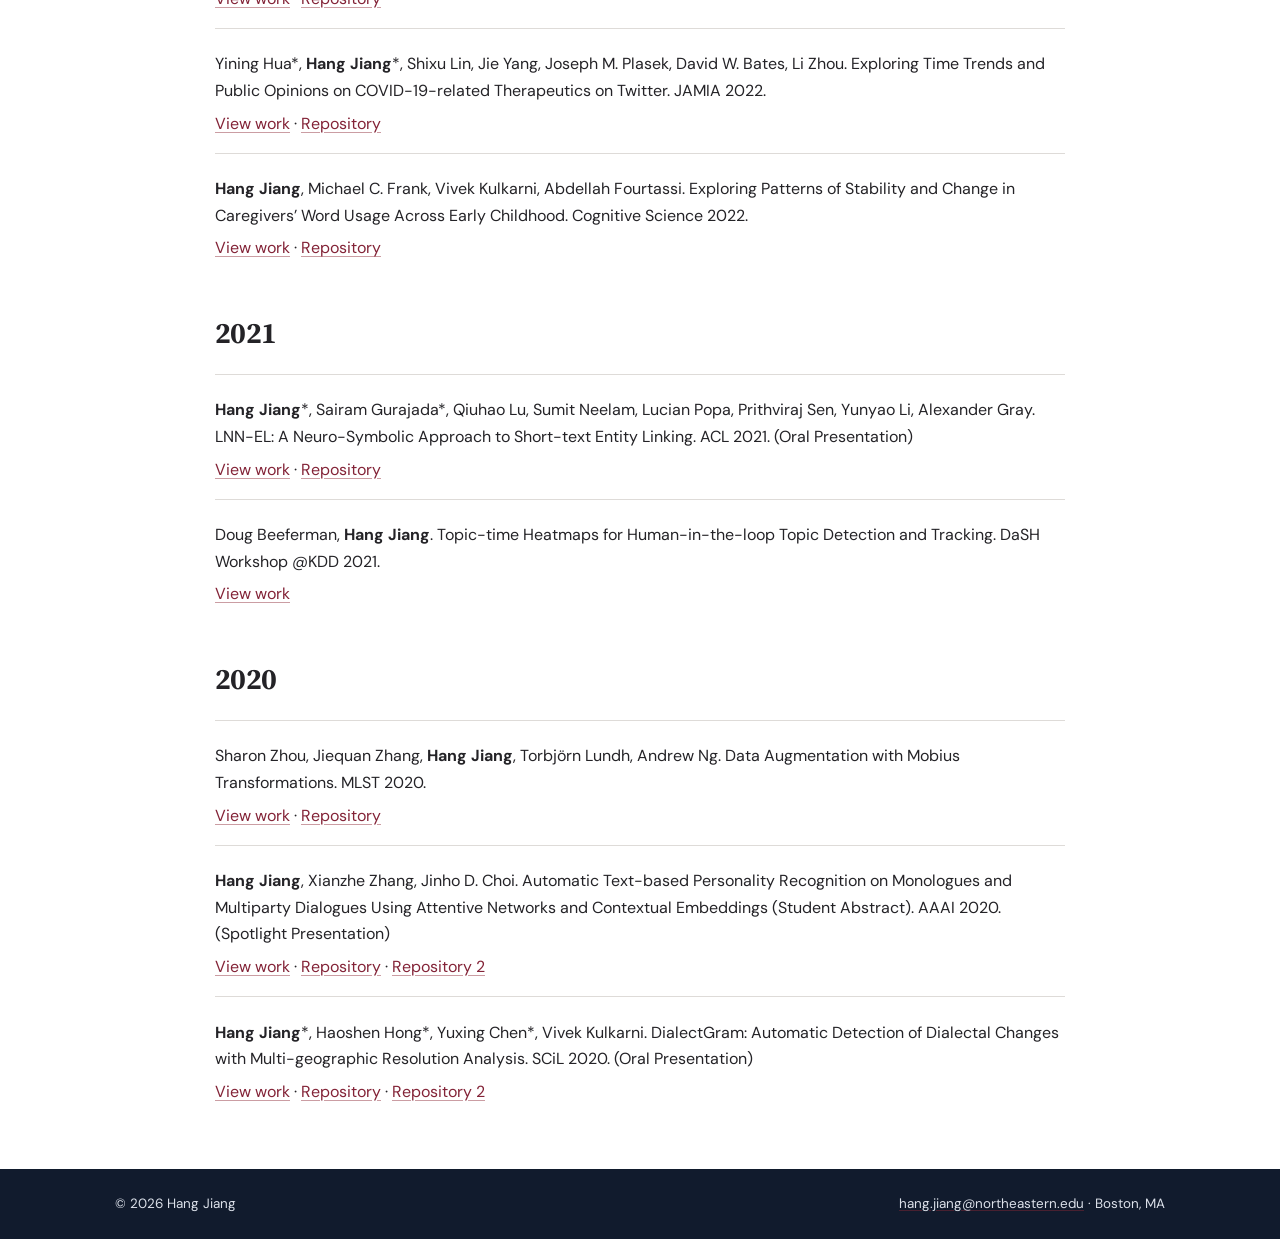
==== commit 614a3e5a: "List publications by year and keep ongoing projects on the homepage" ====
--- a/publications.html
+++ b/publications.html
@@ -31,49 +31,47 @@
     </div>
   </header>
 
-<main id="main-content" class="bibliography shell"><h1>Publications</h1><p>* indicates equal contribution. <a href="files/Hang-Jiang-CV.pdf">Download CV</a></p><section><h2>Refereed conference articles</h2><article id="C13"><p>Minglu Sun, Lan Chen, <strong>Hang Jiang</strong>. Knowing Is Not Telling: Identity Ossification in LLM Representations of Trans-border Communities. EACL Findings 2027.</p><a href="https://arxiv.org/abs/2610.12610">View work</a></article>
+<main id="main-content" class="bibliography shell"><h1>Publications</h1><p>* indicates equal contribution. <a href="files/Hang-Jiang-CV.pdf">Download CV</a></p><section><h2>2027</h2>
+<article id="C13"><p>Minglu Sun, Lan Chen, <strong>Hang Jiang</strong>. Knowing Is Not Telling: Identity Ossification in LLM Representations of Trans-border Communities. EACL Findings 2027.</p><a href="https://arxiv.org/abs/2610.12610">View work</a></article>
+</section>
+<section><h2>2026</h2>
 <article id="C12"><p>Haolin Chen, Deon Metelski, Leon Qi, Tao Xia, Joonyul Lee, Steve Brown, Kevin Riley, Frank Wang, T. Y. Alvin Liu, Hank Capps MD, Zeyu Tang, Xiangchen Song, Lingjing Kong, Fan Feng, Tianyi Zeng, Zhiwei Liu, Zixian Ma, <strong>Hang Jiang</strong>, Fangli Geng, Yuan Yuan, Chenyu You, Qingsong Wen, Hua Wei, Yanjie Fu, Yue Zhao, Carl Yang, Biwei Huang, Kun Zhang, Caiming Xiong, Sanmi Koyejo, Eric P. Xing, Philip S. Yu, Weiran Yao. 𝜒-Bench: Can AI Agents Automate End-to-End, Long-Horizon, Policy-Rich Healthcare Workflows?. NeurIPS 2026.</p><a href="https://neurips.cc/virtual/2026/loc/atlanta/poster/139361">View work</a> · <a href="https://github.com/actava-ai/chi-bench">Repository</a></article>
 <article id="C11"><p>Chance Jiajie Li*, Zhenze Mo*, Yuhan Tang*, Ao Qu, Jiayi Wu, Kaiya Ivy Zhao, Yulu Gan, Jie Fan, Jiangbo Yu, <strong>Hang Jiang</strong>, Paul Pu Liang, Jinhua Zhao, Luis Alberto Alonso Pastor, Kent Larson. HugAgent: A Human Simulation Benchmark for Individual-Level Reasoning. EMNLP 2026. (Oral Presentation)</p><a href="https://aclanthology.org/2026.emnlp-main.706/">View work</a></article>
 <article id="C10"><p>Cassandra Overney, <strong>Hang Jiang</strong>, Urooj Haider, Cassandra Moe, Jasmine Mangat, Frank Pantano, Effie G. McMillian, Paul Riggins, Nabeel Gillani. Human-AI Narrative Synthesis to Foster Shared Understanding in Civic Decision-Making. CHI 2026.</p><a href="https://dl.acm.org/doi/10.1145/3772318.3791570">View work</a></article>
+<article id="W8"><p>Jian Gao, <strong>Hang Jiang</strong>. When Hiring Becomes Agent-Mediated: Evaluating Access and Recurrence in Two-Agent Résumé Screening. REALM Workshop @EMNLP 2026.</p><a href="https://aclanthology.org/2026.realm-1.44/">View work</a></article>
+<article id="W7"><p><strong>Hang Jiang</strong>, Yuanxin Zhu, Diyi Yang, Yoon Kim, Deb Roy, Jad Kabbara. FaciliTrain: Practicing Facilitation Skills through AI-Simulated Group Dialogue. CSCW 2026 Companion.</p><a href="https://dl.acm.org/doi/10.1145/3785651.3831566">View work</a></article>
+</section>
+<section><h2>2025</h2>
 <article id="C9"><p>Fan Gao, Xinjie Zhao, Ding Xia, Zhongyi Zhou, Rui Yang, Jinghui Lu, <strong>Hang Jiang</strong>, Chanjun Park, Irene Li. HealthGenie: A Knowledge-Driven LLM Framework for Tailored Dietary Guidance. CIKM 2025.</p><a href="https://dl.acm.org/doi/abs/10.1145/3746252.3761479">View work</a></article>
+</section>
+<section><h2>2024</h2>
 <article id="C8"><p><strong>Hang Jiang</strong>, Xiajie Zhang, Robert Mahari, Daniel Kessler, Eric Ma, Tal August, Irene Li, Alex ’Sandy’ Pentland, Yoon Kim, Deb Roy, Jad Kabbara. Leveraging Large Language Models for Learning Complex Legal Concepts through Storytelling. ACL 2024.</p><a href="https://aclanthology.org/2024.acl-long.388/">View work</a> · <a href="https://github.com/hjian42/legalstories">Repository</a></article>
 <article id="C7"><p>Fan Gao, <strong>Hang Jiang</strong>, Moritz Blum, Jinghui Lu, Yuang Jiang, Irene Li. Large Language Models on Wikipedia- Style Survey Generation: an Evaluation in NLP Concepts. ACL Findings 2024.</p><a href="https://aclanthology.org/2024.findings-acl.321/">View work</a></article>
 <article id="C6"><p><strong>Hang Jiang</strong>, Xiajie Zhang, Xubo Cao, Cynthia Breazeal, Deb Roy, Jad Kabbara. PersonaLLM: Investigating the Ability of Large Language Models to Express Personality Traits. IC2 S2 2023 and NAACL Findings 2024.</p><a href="https://aclanthology.org/2024.findings-naacl.229/">View work</a> · <a href="https://github.com/hjian42/PersonaLLM">Repository</a></article>
 <article id="C5"><p><strong>Hang Jiang</strong>, Doug Beeferman, Weiquan Mao, Deb Roy. Topic Detection and Tracking with Time-aware Document Embeddings. LREC-COLING 2024.</p><a href="https://aclanthology.org/2024.lrec-main.1416/">View work</a></article>
+<article id="W6"><p><strong>Hang Jiang</strong>*, Doug Beeferman*, William Brannon, Andrew Heyward, Deb Roy. Bridging Dictionary: AI- Generated Dictionary of Partisan Language Use. CSCW 2024 Companion.</p><a href="https://arxiv.org/abs/2407.09661v1">View work</a> · <a href="https://dictionary.ccc-mit.org/book/bridging_dictionary.html">Project 1</a> · <a href="https://bridgingdictionary.org/">Project 2</a></article>
+<article id="W5"><p>William Brannon, Doug Beeferman, <strong>Hang Jiang</strong>, Andrew Heyward, Deb Roy. AudienceView: AI-Assisted Interpretation of Audience Feedback in Journalism. CSCW 2024 Companion.</p><a href="https://www.arxiv.org/abs/2407.12613">View work</a> · <a href="https://github.com/mit-ccc/AudienceView-demo">Repository</a></article>
+<article id="W4"><p>William Brannon, Wonjune Kang, Suyash Fulay, <strong>Hang Jiang</strong>, Brandon Roy, Deb Roy, Jad Kabbara. ConGraT: Self-Supervised Contrastive Pretraining for Joint Graph and Text Embeddings. TextGraphs-17 Workshop @ACL 2024.</p><a href="https://aclanthology.org/2024.textgraphs-1.2/">View work</a> · <a href="https://github.com/wwbrannon/congrat">Repository</a></article>
+</section>
+<section><h2>2023</h2>
+<article id="O1"><p>Andy Wu, Matt Higgins, Miaomiao Zhang, and <strong>Hang Jiang</strong>. AI Wars. Harvard Business School Case. (Overall Award, The Case Centre Awards and Competitions 2026)</p><a href="https://hbsp.harvard.edu/product/723434-PDF-ENG">View work</a> · <a href="https://www.thecasecentre.org/AwardsComps/winners/2026winners/AIwars">Project </a></article>
+</section>
+<section><h2>2022</h2>
 <article id="C4"><p><strong>Hang Jiang</strong>, Doug Beeferman, Brandon Roy, Deb Roy. CommunityLM: Probing Partisan Worldviews from Language Models. COLING 2022.</p><a href="https://aclanthology.org/2022.coling-1.593/">View work</a> · <a href="https://github.com/hjian42/CommunityLM">Repository</a></article>
 <article id="C3"><p>Yuhao Zhang*, <strong>Hang Jiang</strong>*, Yasuhide Miura, Christopher D. Manning, Curtis P. Langlotz. Contrastive Learning of Medical Visual Representations from Paired Images and Text. MLHC 2022.</p><a href="https://proceedings.mlr.press/v182/zhang22a.html">View work</a> · <a href="https://github.com/yuhaozhang/convirt">Repository</a></article>
 <article id="C2"><p><strong>Hang Jiang</strong>*, Yining Hua*, Doug Beeferman, Deb Roy. Annotating the Tweebank Corpus on Named Entity Recognition and Building NLP Models for Social Media Analysis. LREC 2022.</p><a href="http://www.lrec-conf.org/proceedings/lrec2022/pdf/2022.lrec-1.780.pdf">View work</a> · <a href="https://github.com/social-machines/TweebankNLP">Repository</a></article>
-<article id="C1"><p><strong>Hang Jiang</strong>*, Sairam Gurajada*, Qiuhao Lu, Sumit Neelam, Lucian Popa, Prithviraj Sen, Yunyao Li, Alexander Gray. LNN-EL: A Neuro-Symbolic Approach to Short-text Entity Linking. ACL 2021. (Oral Presentation)</p><a href="https://aclanthology.org/2021.acl-long.64/">View work</a> · <a href="https://github.com/IBM/LNN">Repository</a></article></section>
-<section><h2>Journal articles</h2><article id="J3"><p>Yining Hua*, <strong>Hang Jiang</strong>*, Shixu Lin, Jie Yang, Joseph M. Plasek, David W. Bates, Li Zhou. Exploring Time Trends and Public Opinions on COVID-19-related Therapeutics on Twitter. JAMIA 2022.</p><a href="https://academic.oup.com/jamia/advance-article-abstract/doi/10.1093/jamia/ocac114/6625661">View work</a> · <a href="https://github.com/ningkko/COVID-drug">Repository</a></article>
+<article id="J3"><p>Yining Hua*, <strong>Hang Jiang</strong>*, Shixu Lin, Jie Yang, Joseph M. Plasek, David W. Bates, Li Zhou. Exploring Time Trends and Public Opinions on COVID-19-related Therapeutics on Twitter. JAMIA 2022.</p><a href="https://academic.oup.com/jamia/advance-article-abstract/doi/10.1093/jamia/ocac114/6625661">View work</a> · <a href="https://github.com/ningkko/COVID-drug">Repository</a></article>
 <article id="J2"><p><strong>Hang Jiang</strong>, Michael C. Frank, Vivek Kulkarni, Abdellah Fourtassi. Exploring Patterns of Stability and Change in Caregivers’ Word Usage Across Early Childhood. Cognitive Science 2022.</p><a href="https://onlinelibrary.wiley.com/doi/10.1111/cogs.13177">View work</a> · <a href="https://github.com/afourtassi/change">Repository</a></article>
-<article id="J1"><p>Sharon Zhou, Jiequan Zhang, <strong>Hang Jiang</strong>, Torbjörn Lundh, Andrew Ng. Data Augmentation with Mobius Transformations. MLST 2020.</p><a href="https://iopscience.iop.org/article/10.1088/2632-2153/abd615/pdf">View work</a> · <a href="https://github.com/stanfordmlgroup/mobius">Repository</a></article></section>
-<section><h2>Workshops, posters, and technical reports</h2><article id="W8"><p>Jian Gao, <strong>Hang Jiang</strong>. When Hiring Becomes Agent-Mediated: Evaluating Access and Recurrence in Two-Agent Résumé Screening. REALM Workshop @EMNLP 2026.</p><a href="https://aclanthology.org/2026.realm-1.44/">View work</a></article>
-<article id="W7"><p><strong>Hang Jiang</strong>, Yuanxin Zhu, Diyi Yang, Yoon Kim, Deb Roy, Jad Kabbara. FaciliTrain: Practicing Facilitation Skills through AI-Simulated Group Dialogue. CSCW 2026 Companion.</p><a href="https://dl.acm.org/doi/10.1145/3785651.3831566">View work</a></article>
-<article id="W6"><p><strong>Hang Jiang</strong>*, Doug Beeferman*, William Brannon, Andrew Heyward, Deb Roy. Bridging Dictionary: AI- Generated Dictionary of Partisan Language Use. CSCW 2024 Companion.</p><a href="https://arxiv.org/abs/2407.09661v1">View work</a> · <a href="https://dictionary.ccc-mit.org/book/bridging_dictionary.html">Project 1</a> · <a href="https://bridgingdictionary.org/">Project 2</a></article>
-<article id="W5"><p>William Brannon, Doug Beeferman, <strong>Hang Jiang</strong>, Andrew Heyward, Deb Roy. AudienceView: AI-Assisted Interpretation of Audience Feedback in Journalism. CSCW 2024 Companion.</p><a href="https://www.arxiv.org/abs/2407.12613">View work</a> · <a href="https://github.com/mit-ccc/AudienceView-demo">Repository</a></article>
-<article id="W4"><p>William Brannon, Wonjune Kang, Suyash Fulay, <strong>Hang Jiang</strong>, Brandon Roy, Deb Roy, Jad Kabbara. ConGraT: Self-Supervised Contrastive Pretraining for Joint Graph and Text Embeddings. TextGraphs-17 Workshop @ACL 2024.</p><a href="https://aclanthology.org/2024.textgraphs-1.2/">View work</a> · <a href="https://github.com/wwbrannon/congrat">Repository</a></article>
+</section>
+<section><h2>2021</h2>
+<article id="C1"><p><strong>Hang Jiang</strong>*, Sairam Gurajada*, Qiuhao Lu, Sumit Neelam, Lucian Popa, Prithviraj Sen, Yunyao Li, Alexander Gray. LNN-EL: A Neuro-Symbolic Approach to Short-text Entity Linking. ACL 2021. (Oral Presentation)</p><a href="https://aclanthology.org/2021.acl-long.64/">View work</a> · <a href="https://github.com/IBM/LNN">Repository</a></article>
 <article id="W3"><p>Doug Beeferman, <strong>Hang Jiang</strong>. Topic-time Heatmaps for Human-in-the-loop Topic Detection and Tracking. DaSH Workshop @KDD 2021.</p><a href="https://arxiv.org/abs/2110.07337">View work</a></article>
+</section>
+<section><h2>2020</h2>
+<article id="J1"><p>Sharon Zhou, Jiequan Zhang, <strong>Hang Jiang</strong>, Torbjörn Lundh, Andrew Ng. Data Augmentation with Mobius Transformations. MLST 2020.</p><a href="https://iopscience.iop.org/article/10.1088/2632-2153/abd615/pdf">View work</a> · <a href="https://github.com/stanfordmlgroup/mobius">Repository</a></article>
 <article id="W2"><p><strong>Hang Jiang</strong>, Xianzhe Zhang, Jinho D. Choi. Automatic Text-based Personality Recognition on Monologues and Multiparty Dialogues Using Attentive Networks and Contextual Embeddings (Student Abstract). AAAI 2020. (Spotlight Presentation)</p><a href="https://cdn.aaai.org/ojs/7182/7182-13-10411-1-10-20200526.pdf">View work</a> · <a href="https://github.com/emoryjianghang/automatic-personality-prediction">Repository</a> · <a href="https://github.com/emorynlp/personality-detection">Repository 2</a></article>
-<article id="W1"><p><strong>Hang Jiang</strong>*, Haoshen Hong*, Yuxing Chen*, Vivek Kulkarni. DialectGram: Automatic Detection of Dialectal Changes with Multi-geographic Resolution Analysis. SCiL 2020. (Oral Presentation)</p><a href="https://aclanthology.org/2020.scil-1.18/">View work</a> · <a href="https://github.com/yuxingch/DialectGram">Repository</a> · <a href="https://github.com/hjian42/Geo-Twitter2019">Repository 2</a></article></section>
-<section><h2>Cases and other scholarly outputs</h2><article id="O2"><p>Danny E. Banks, Devika Jain, <strong>Hang Jiang</strong>. Geospatial AI, Dataverse Metadata, and the Study of Place-Based Government. In Generative AI in Geography. Forthcoming book chapter.</p></article>
-<article id="O1"><p>Andy Wu, Matt Higgins, Miaomiao Zhang, and <strong>Hang Jiang</strong>. AI Wars. Harvard Business School Case. (Overall Award, The Case Centre Awards and Competitions 2026)</p><a href="https://hbsp.harvard.edu/product/723434-PDF-ENG">View work</a> · <a href="https://www.thecasecentre.org/AwardsComps/winners/2026winners/AIwars">Project </a></article></section>
-<section><h2>Working papers and manuscripts under review</h2><article id="WP7"><p>Yibo Zhao, Ao Qu, Xuan Jiang, Jiahao Xu, Keane Ong, <strong>Hang Jiang</strong>, Zhaofeng Wu, Dingyi Zhuang, Yihong Tang, Kaichen Zhou, Jinhua Zhao, Paul Pu Liang. ReactionBench: A Human-Anchored Benchmark for Modeling Reactions to Video. Under review.</p><a href="https://openreview.net/pdf?id=c2f8Fyeify">View work</a></article>
-<article id="WP6"><p>Zhuohan Deng, Jinming Li, Mengke Wu, Wenjian Zhao, Chenyue Dai, Xiajie Zhang, Zhijian Ren, <strong>Hang Jiang</strong>. LeafAlive: When a Sensor-Grounded AI Proxy Enters Everyday Plant Care. Under review.</p></article>
-<article id="WP5"><p>Chance Jiajie Li, Xuan Liu, Haoyang Shang, Xinkai Zou, Zhenze Mo, Cedegao E. Zhang, <strong>Hang Jiang</strong>. Social Simulation Arena: A Prospective Benchmark for Social Simulation. Preprint.</p><a href="https://doi.org/10.5281/zenodo.23140107">View work</a> · <a href="https://social-simulation-arena.com">Project 1</a> · <a href="https://github.com/Social-Atoms/social-sim-arena">Repository 2</a></article>
-<article id="WP4"><p>Zhenze Mo, <strong>Hang Jiang</strong>. Can Self-Improvement Improve Everywhere? What Fails First When Ground Truth Runs Out. Under review.</p></article>
-<article id="WP3"><p>Zhenze Mo, Chance Jiajie Li, Kai Hu, Ao Qu, Yuhan Tang, Jie Fan, Jiayi Wu, Kaiya Ivy Zhao, Jiangbo Yu, Dingyi Zhuang, Shenhao Wang, Luis Alberto Alonso Pastor, <strong>Hang Jiang</strong>, Kent Larson, Jinhua Zhao. Whom Are You Simulating? Building Individual Simulation Benchmarks from Naturally Occurring Conversations. Under review.</p></article>
-<article id="WP2"><p>Bo-Ru Chen, <strong>Hang Jiang</strong>. Calibrating the Right Tone with Hollow Grounding: Diagnosing Circular Severity Evaluation in Report Generation from Data and Text. Under review.</p></article>
-<article id="WP1"><p><strong>Hang Jiang</strong>, Nanxi Liu, Tiantian Wang, Cassandra Overney, Rukun Zhang, Artemisia Luk, Diyi Yang, Deb Roy, Jad Kabbara. Lost in Translation: Investigating Systematic Discrepancies between Parallel English and Chinese Names of American Chinese Restaurants. Under review. Presented at IC2 S2 2024 (Oral Presentation) and TADA 2023.</p><a href="https://arxiv.org/abs/2610.35191">View work</a></article></section>
-<section><h2>Research in progress</h2><article id="R10"><p>Ao Qu, Audrey Li, Bo Liu, <strong>Hang Jiang</strong>, Jinhua Zhao, Paul Pu Liang. Research Idea Arena: A Blind Pairwise Evaluation of AI-Generated Research Ideas. Research in progress.</p><a href="https://www.researchideaarena.ai/">Project</a></article>
-<article id="R9"><p>Xian Li, Runyi Li, Lang Huang, Irene Li, <strong>Hang Jiang</strong>. CreativeTrace: A Real-World Dataset of Multi-Turn Text-to-Image Creation with Explicit User Intent. Research in progress.</p><a href="https://creativetrace.lance-lee.com/study/standard">Project</a></article>
-<article id="R8"><p>Xinyi Huang, Ao Qu, <strong>Hang Jiang</strong>, Jinhua Zhao. How Researchers Think and Work Alongside AI. Research in progress.</p><a href="https://minds-and-hands.com/">Project</a></article>
-<article id="R7"><p>Chance Jiajie Li, Xuan Liu, Haoyang Shang, Zhenze Mo, Jiayi Wu, Cedegao Zhang, Kent Larson, Jinhua Zhao, <strong>Hang Jiang</strong>. Social Atoms: A Shared Compositional Basis for Human Belief. Research in progress.</p></article>
-<article id="R6"><p>Jiantang Huang, Zhenze Mo, Chengfeng Mao, <strong>Hang Jiang</strong>. PaternalBench: Does AI Assistant Paternalism Depend on What Users Know? Research in progress.</p></article>
-<article id="R5"><p>Xinyi Liu, <strong>Hang Jiang</strong>. Simulating Interpersonal Conflict Interactions with AI Agents. Research in progress.</p></article>
-<article id="R4"><p>Jinbo Hu, Zilin Ma, <strong>Hang Jiang</strong>. How Platforms and AI Systems Differentially Govern Queer Cultural Production on Douyin. Research in progress.</p></article>
-<article id="R3"><p>Shipei Feng, Lan Chen, <strong>Hang Jiang</strong>. How People and AI Work Together: A Workflow-First Study of AI-Native Organizations. Research in progress.</p><a href="https://the-company-survey.vercel.app/">Project</a></article>
-<article id="R2"><p>Mengxiang Wang, Jiaying Li, <strong>Hang Jiang</strong>. Reading the Room: Practicing Workplace Small Talk with AI- Simulated Colleagues. Research in progress.</p></article>
-<article id="R1"><p>Yuxin Li, <strong>Hang Jiang</strong>. Prelude: AI Scaffolding for High-Stakes Workplace Conversations. Research in progress.</p></article></section></main>  <footer class="site-footer"><div class="shell footer-grid"><p>© <span data-current-year>2026</span> Hang Jiang</p><p><a href="mailto:hang.jiang@northeastern.edu">hang.jiang@northeastern.edu</a> · Boston, MA</p></div></footer>
+<article id="W1"><p><strong>Hang Jiang</strong>*, Haoshen Hong*, Yuxing Chen*, Vivek Kulkarni. DialectGram: Automatic Detection of Dialectal Changes with Multi-geographic Resolution Analysis. SCiL 2020. (Oral Presentation)</p><a href="https://aclanthology.org/2020.scil-1.18/">View work</a> · <a href="https://github.com/yuxingch/DialectGram">Repository</a> · <a href="https://github.com/hjian42/Geo-Twitter2019">Repository 2</a></article>
+</section></main>  <footer class="site-footer"><div class="shell footer-grid"><p>© <span data-current-year>2026</span> Hang Jiang</p><p><a href="mailto:hang.jiang@northeastern.edu">hang.jiang@northeastern.edu</a> · Boston, MA</p></div></footer>
   <script src="assets/js/site.js"></script>
 </body>
 </html>
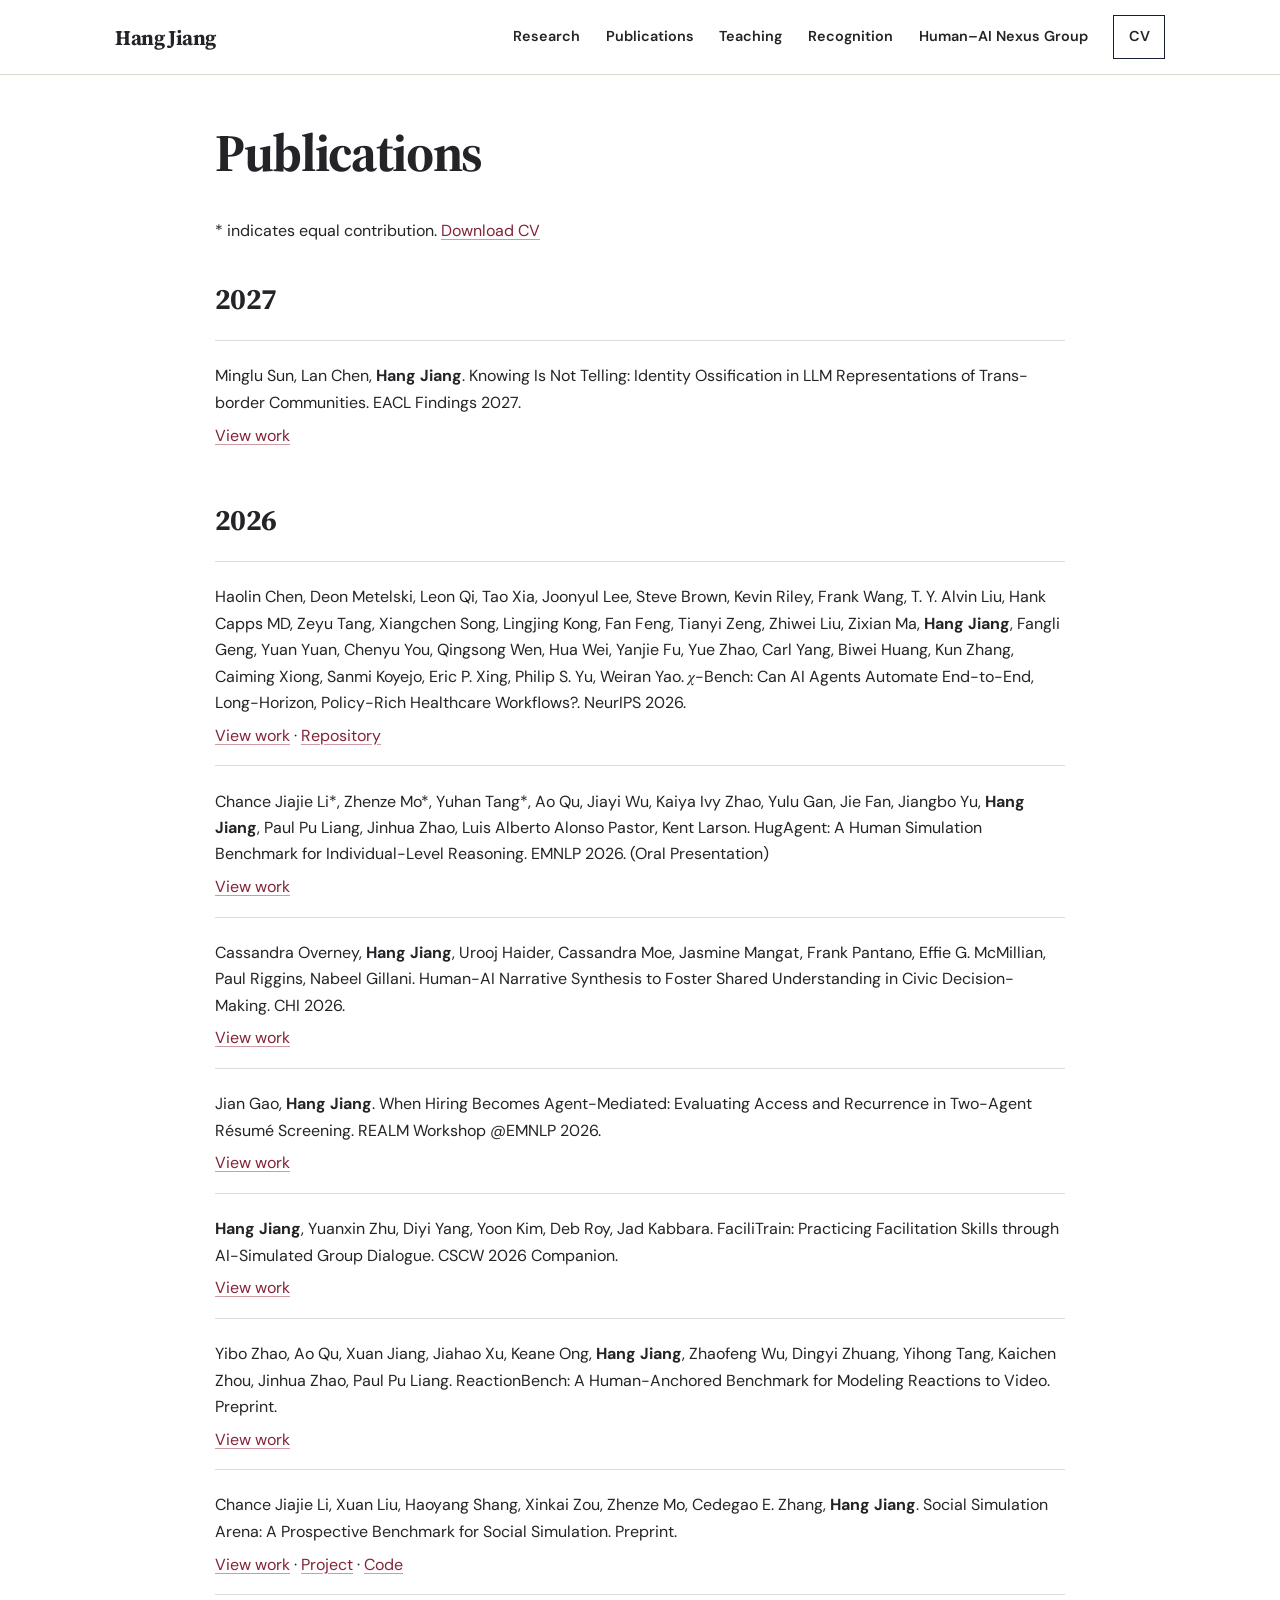
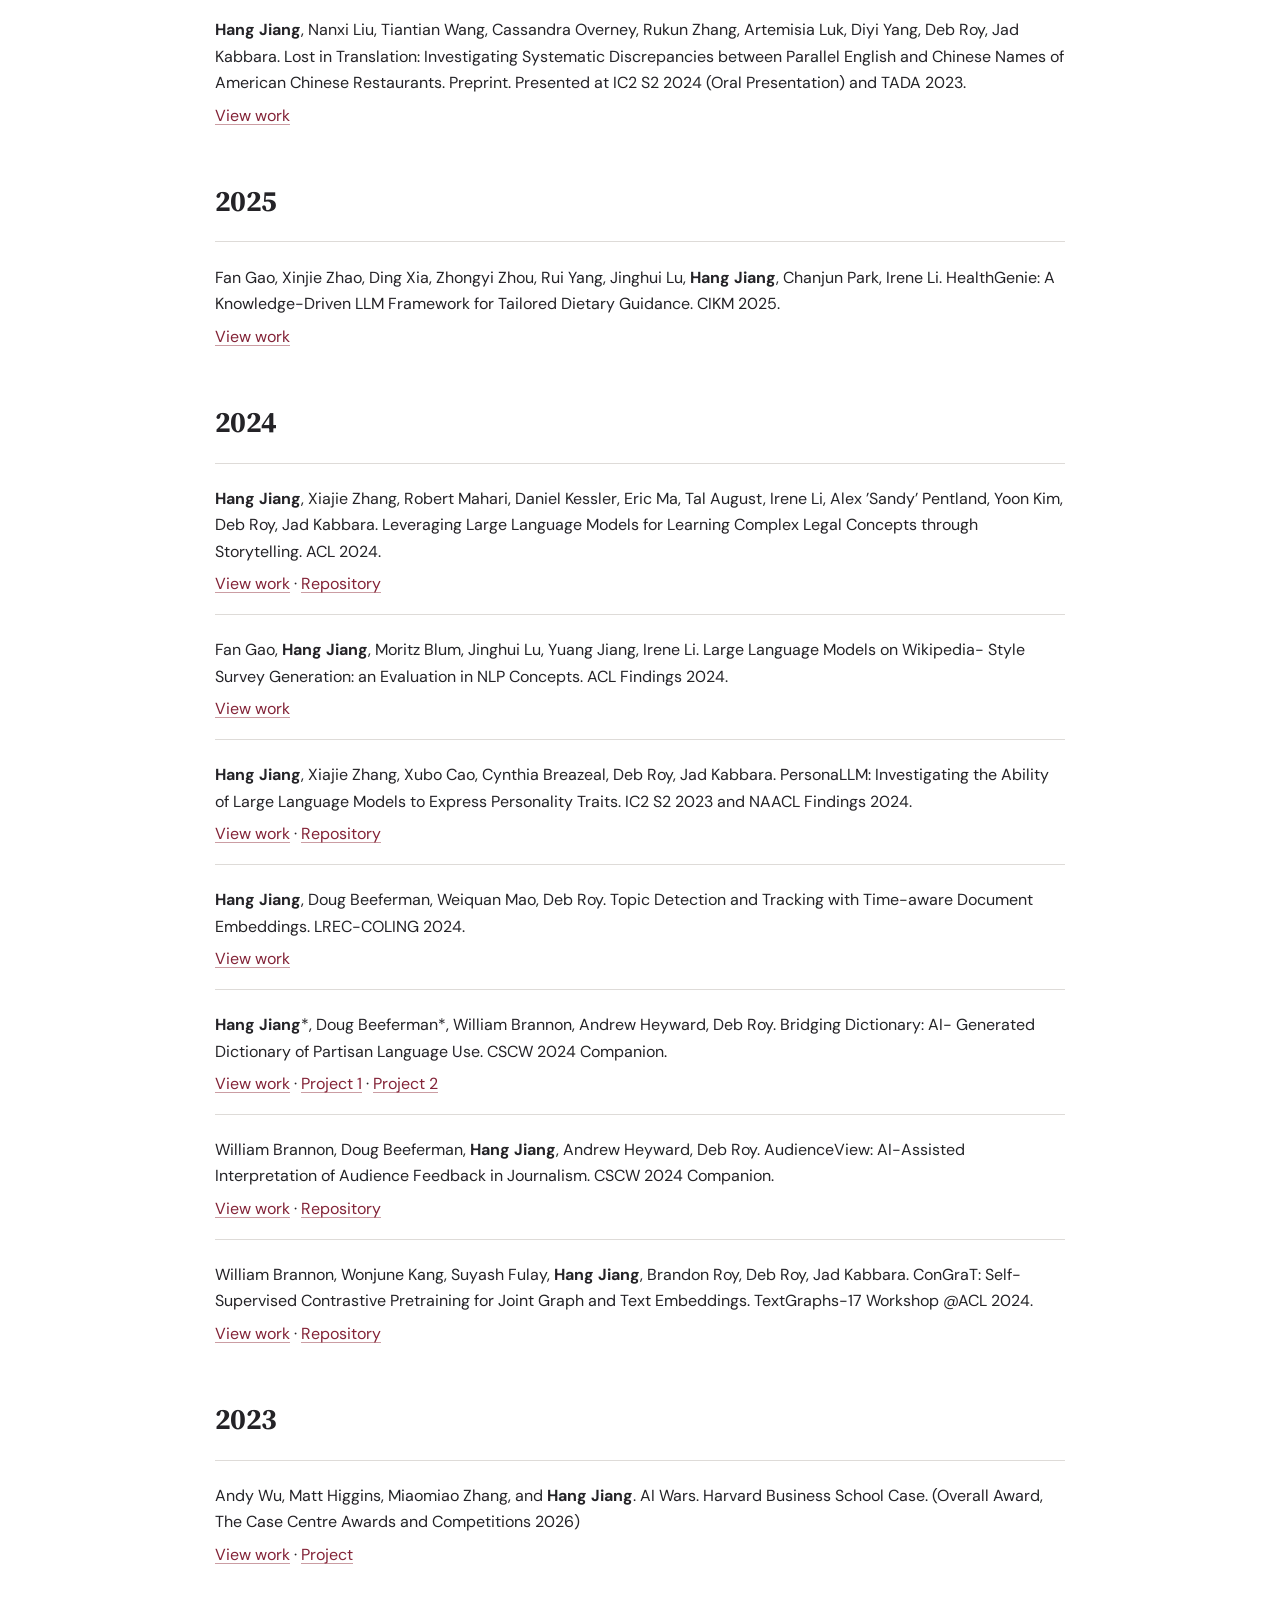
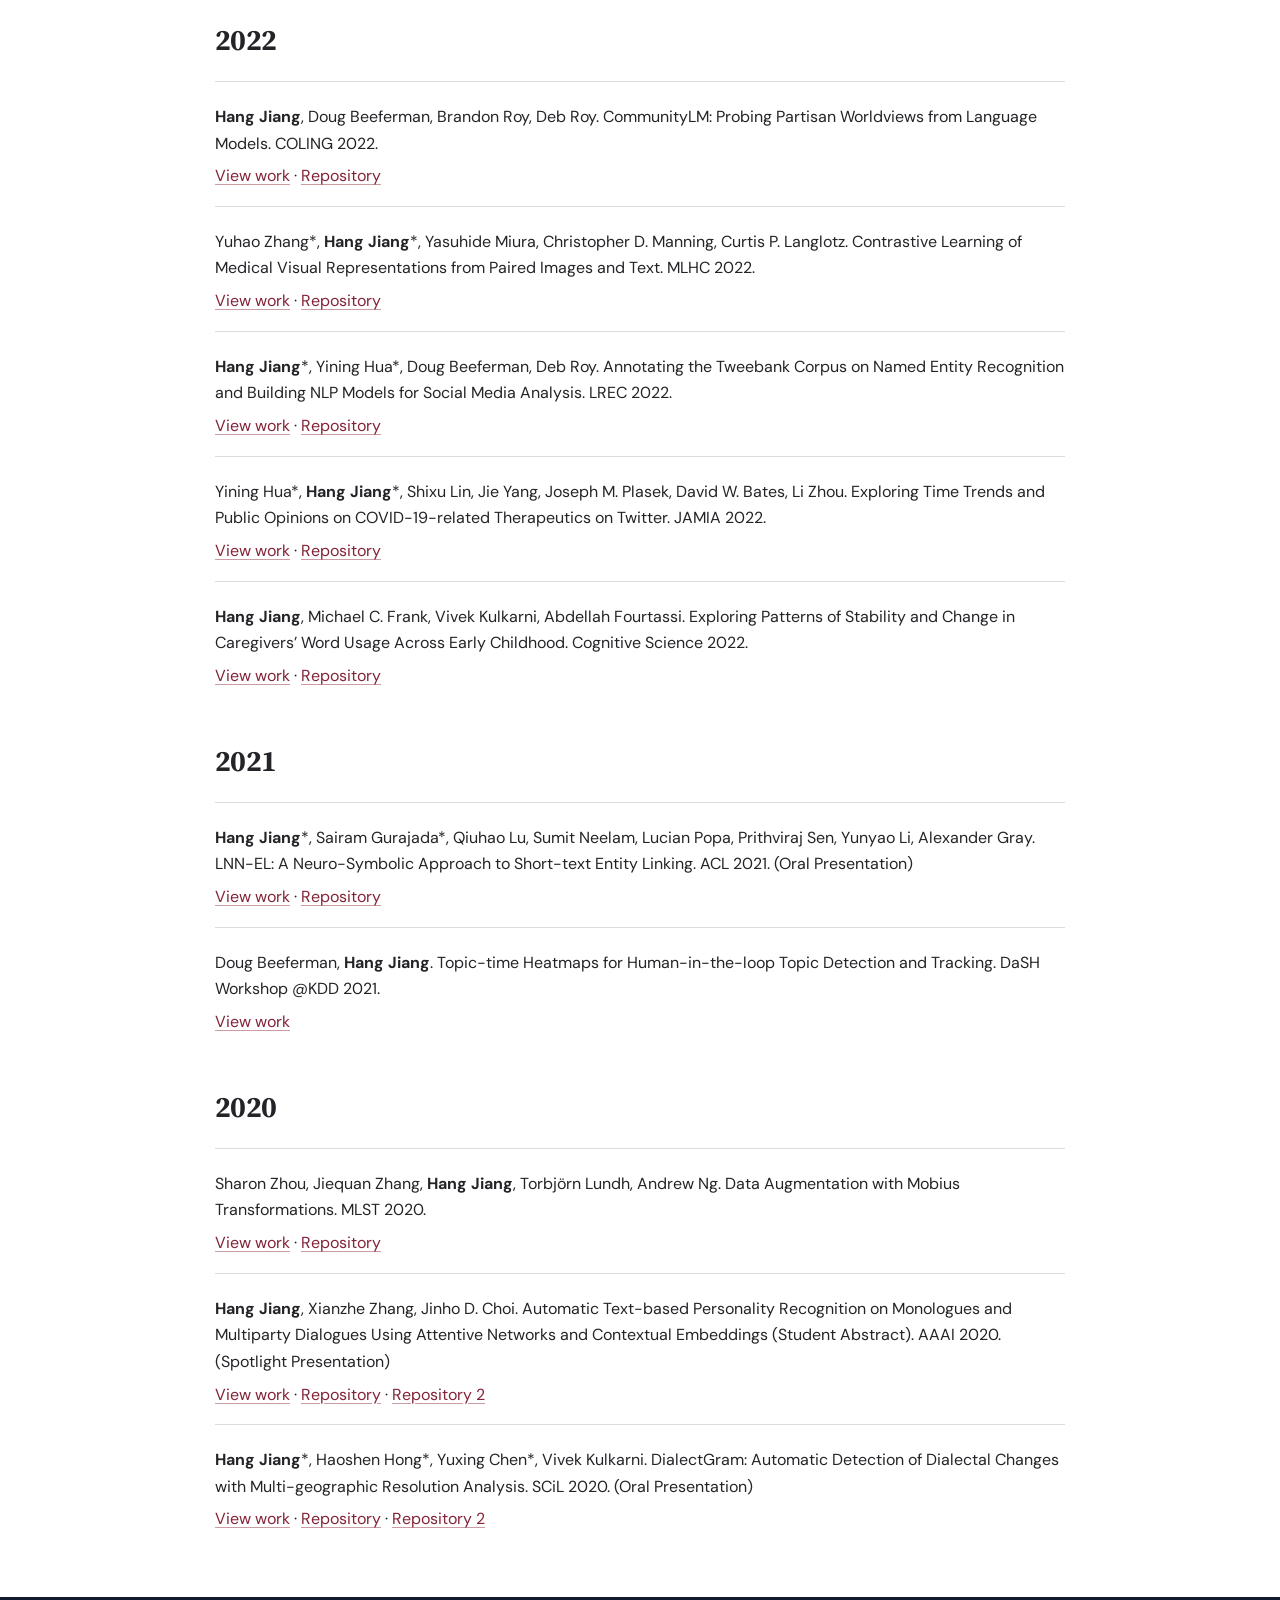
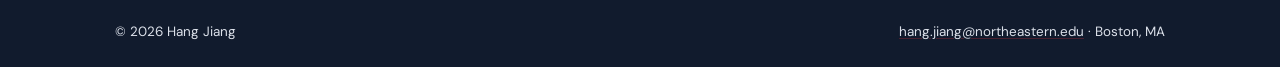
==== commit d5c4c489: "Include CV-linked preprints in the chronological publication list" ====
--- a/publications.html
+++ b/publications.html
@@ -40,6 +40,9 @@
 <article id="C10"><p>Cassandra Overney, <strong>Hang Jiang</strong>, Urooj Haider, Cassandra Moe, Jasmine Mangat, Frank Pantano, Effie G. McMillian, Paul Riggins, Nabeel Gillani. Human-AI Narrative Synthesis to Foster Shared Understanding in Civic Decision-Making. CHI 2026.</p><a href="https://dl.acm.org/doi/10.1145/3772318.3791570">View work</a></article>
 <article id="W8"><p>Jian Gao, <strong>Hang Jiang</strong>. When Hiring Becomes Agent-Mediated: Evaluating Access and Recurrence in Two-Agent Résumé Screening. REALM Workshop @EMNLP 2026.</p><a href="https://aclanthology.org/2026.realm-1.44/">View work</a></article>
 <article id="W7"><p><strong>Hang Jiang</strong>, Yuanxin Zhu, Diyi Yang, Yoon Kim, Deb Roy, Jad Kabbara. FaciliTrain: Practicing Facilitation Skills through AI-Simulated Group Dialogue. CSCW 2026 Companion.</p><a href="https://dl.acm.org/doi/10.1145/3785651.3831566">View work</a></article>
+<article id="WP7"><p>Yibo Zhao, Ao Qu, Xuan Jiang, Jiahao Xu, Keane Ong, <strong>Hang Jiang</strong>, Zhaofeng Wu, Dingyi Zhuang, Yihong Tang, Kaichen Zhou, Jinhua Zhao, Paul Pu Liang. ReactionBench: A Human-Anchored Benchmark for Modeling Reactions to Video. Preprint.</p><a href="https://openreview.net/pdf?id=c2f8Fyeify">View work</a></article>
+<article id="WP5"><p>Chance Jiajie Li, Xuan Liu, Haoyang Shang, Xinkai Zou, Zhenze Mo, Cedegao E. Zhang, <strong>Hang Jiang</strong>. Social Simulation Arena: A Prospective Benchmark for Social Simulation. Preprint.</p><a href="https://doi.org/10.5281/zenodo.23140107">View work</a> · <a href="https://social-simulation-arena.com">Project</a> · <a href="https://github.com/Social-Atoms/social-sim-arena">Code</a></article>
+<article id="WP1"><p><strong>Hang Jiang</strong>, Nanxi Liu, Tiantian Wang, Cassandra Overney, Rukun Zhang, Artemisia Luk, Diyi Yang, Deb Roy, Jad Kabbara. Lost in Translation: Investigating Systematic Discrepancies between Parallel English and Chinese Names of American Chinese Restaurants. Preprint. Presented at IC2 S2 2024 (Oral Presentation) and TADA 2023.</p><a href="https://arxiv.org/abs/2610.35191">View work</a></article>
 </section>
 <section><h2>2025</h2>
 <article id="C9"><p>Fan Gao, Xinjie Zhao, Ding Xia, Zhongyi Zhou, Rui Yang, Jinghui Lu, <strong>Hang Jiang</strong>, Chanjun Park, Irene Li. HealthGenie: A Knowledge-Driven LLM Framework for Tailored Dietary Guidance. CIKM 2025.</p><a href="https://dl.acm.org/doi/abs/10.1145/3746252.3761479">View work</a></article>
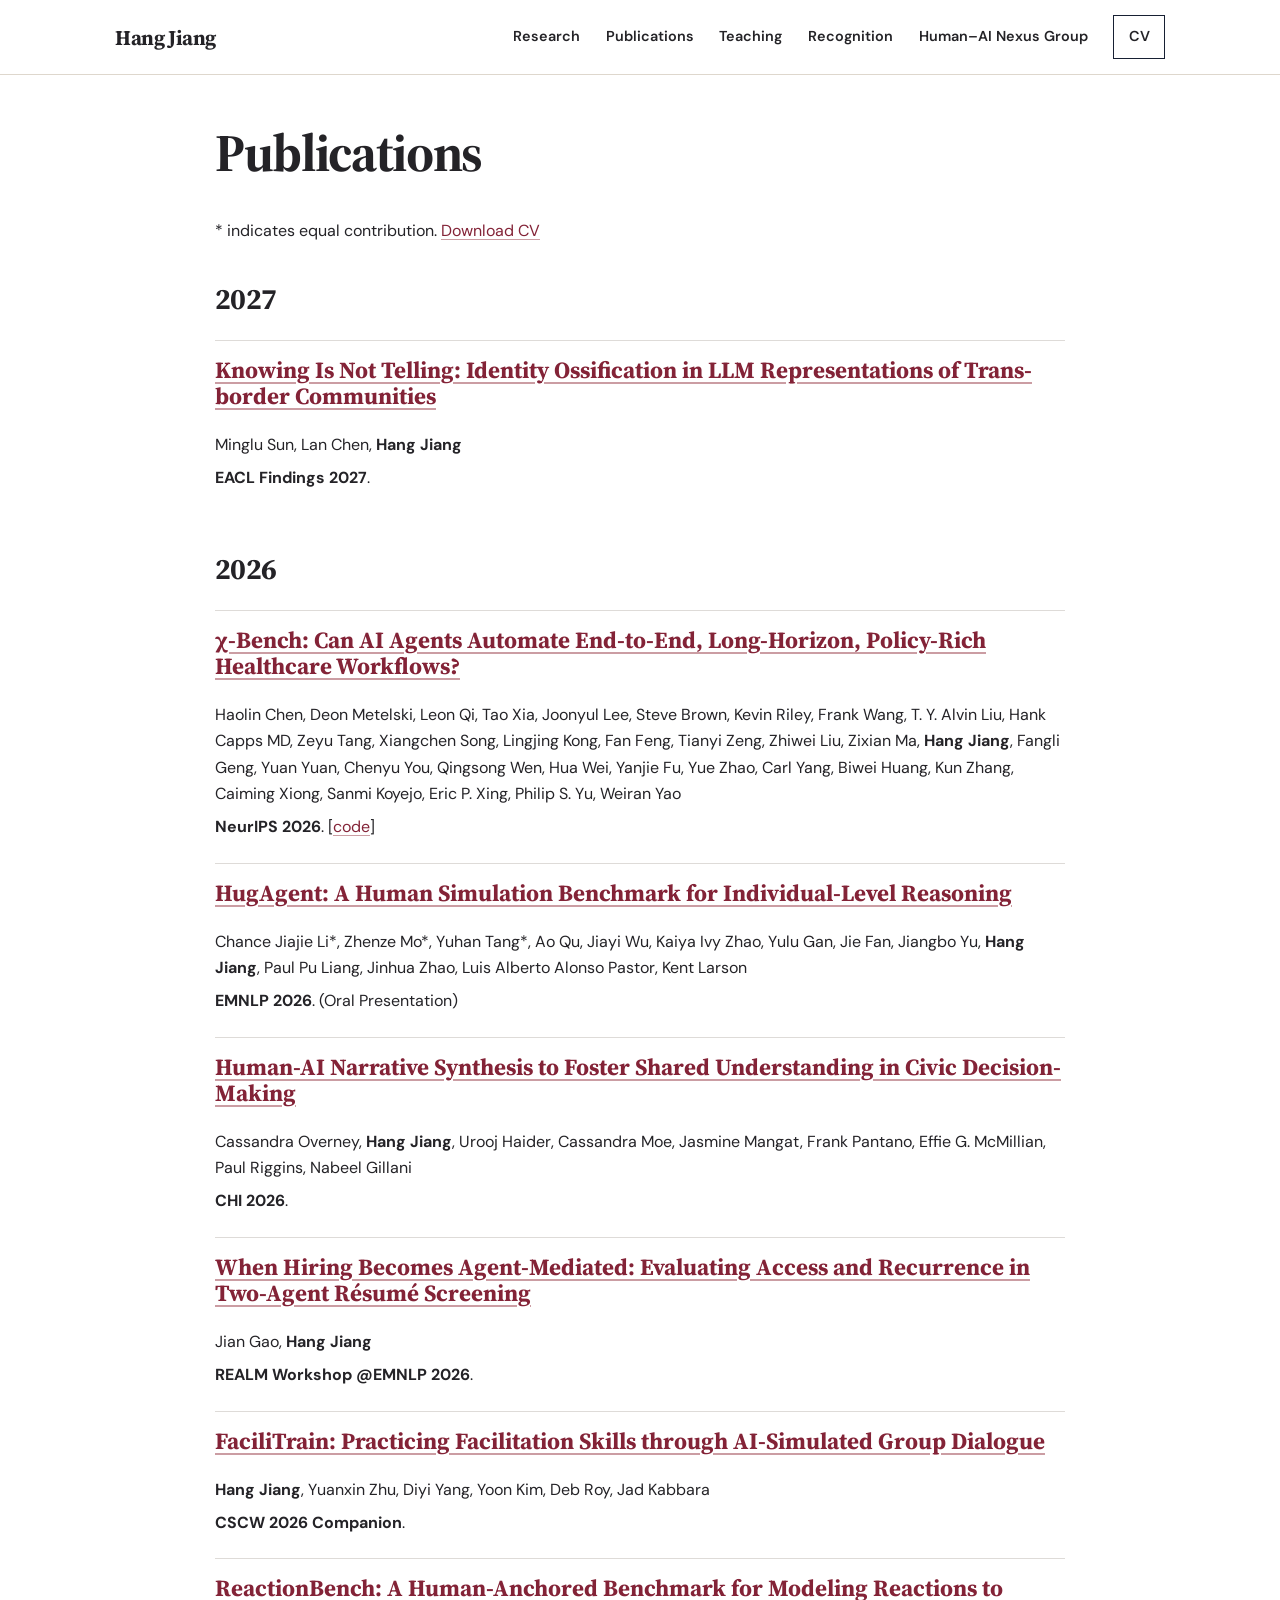
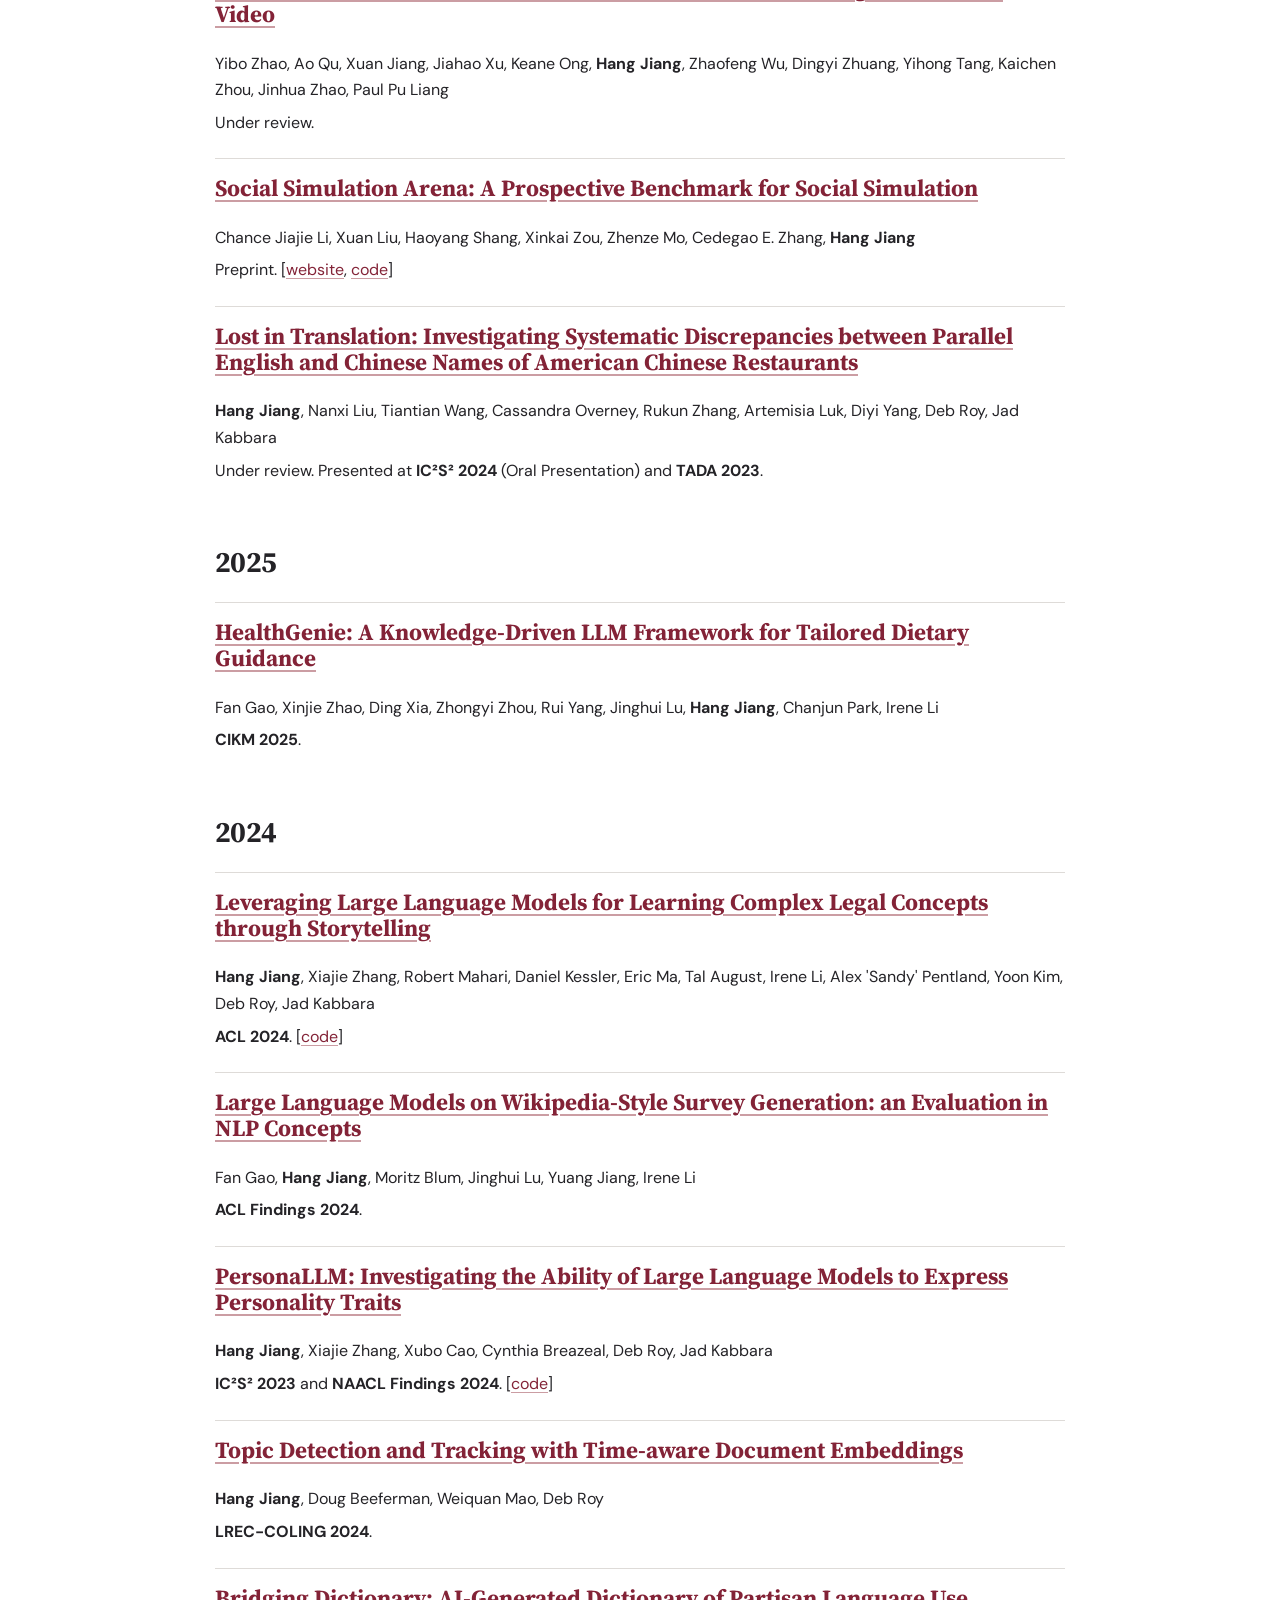
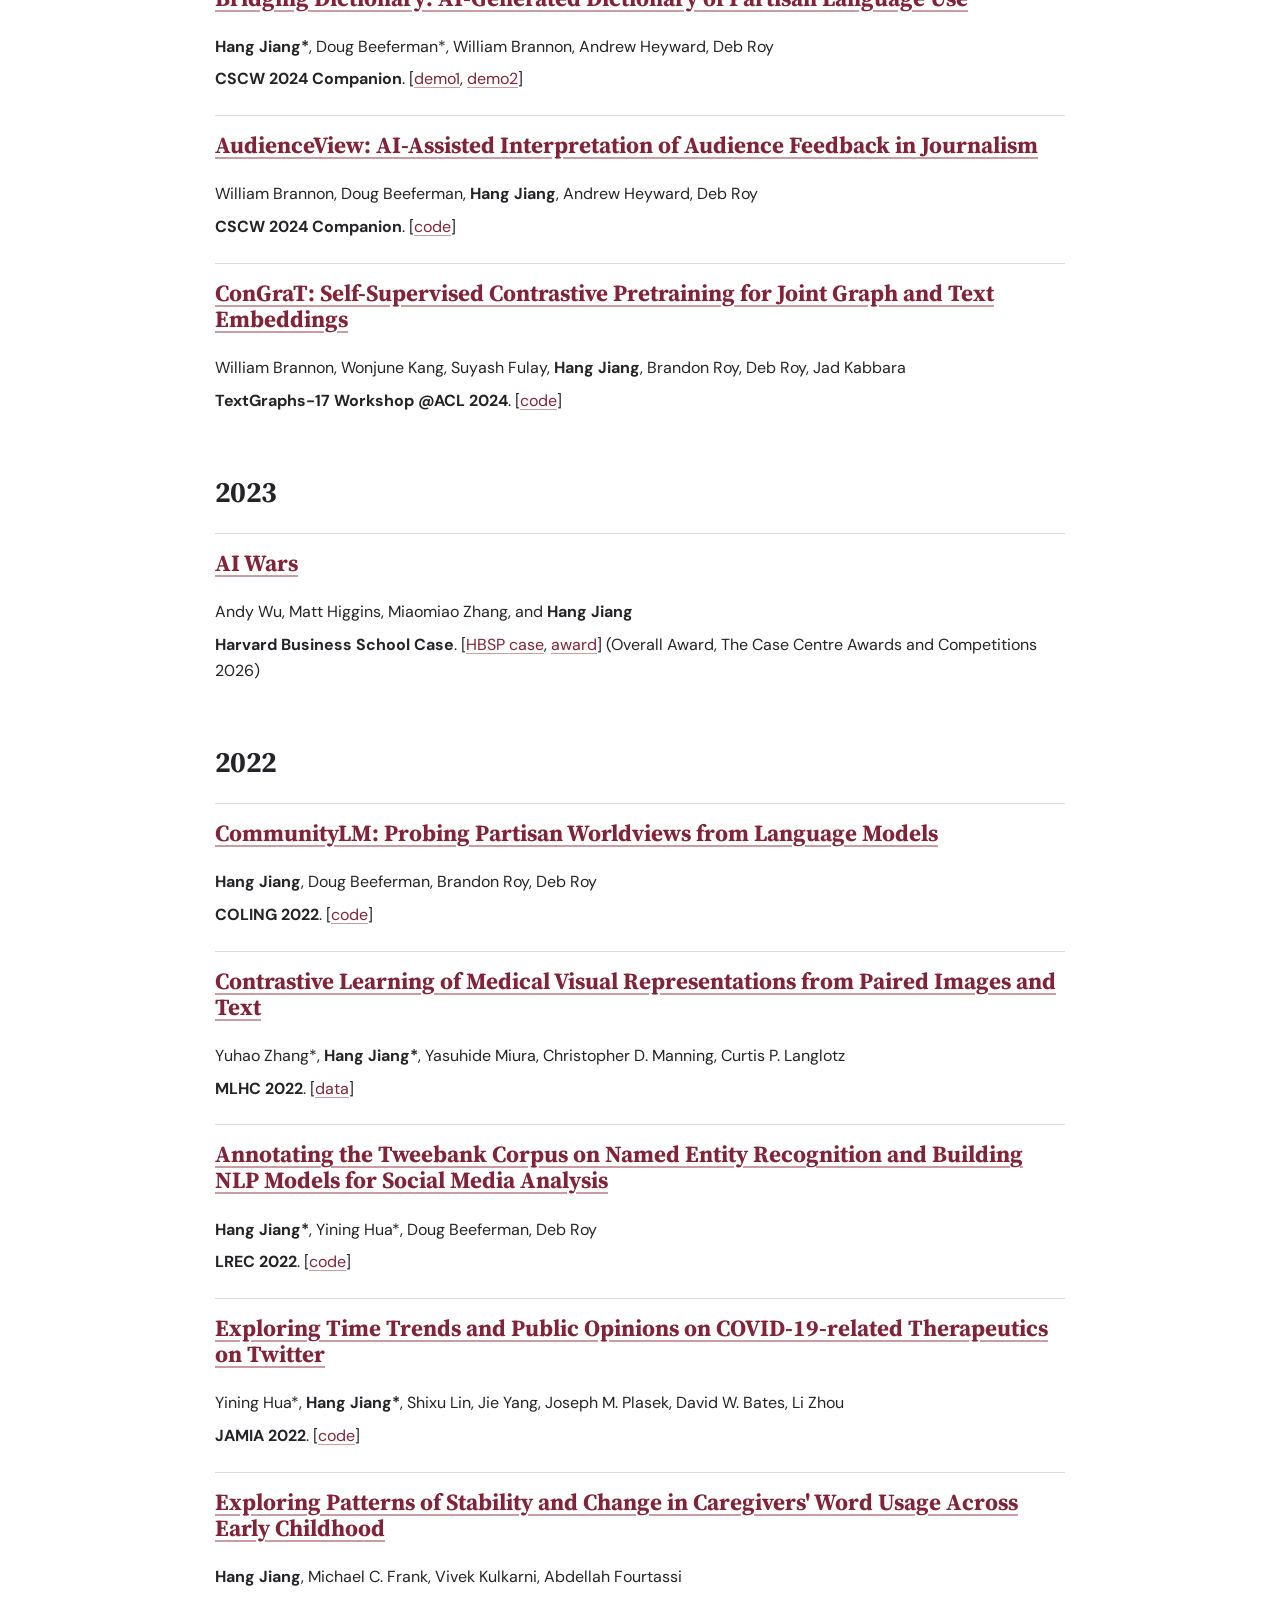
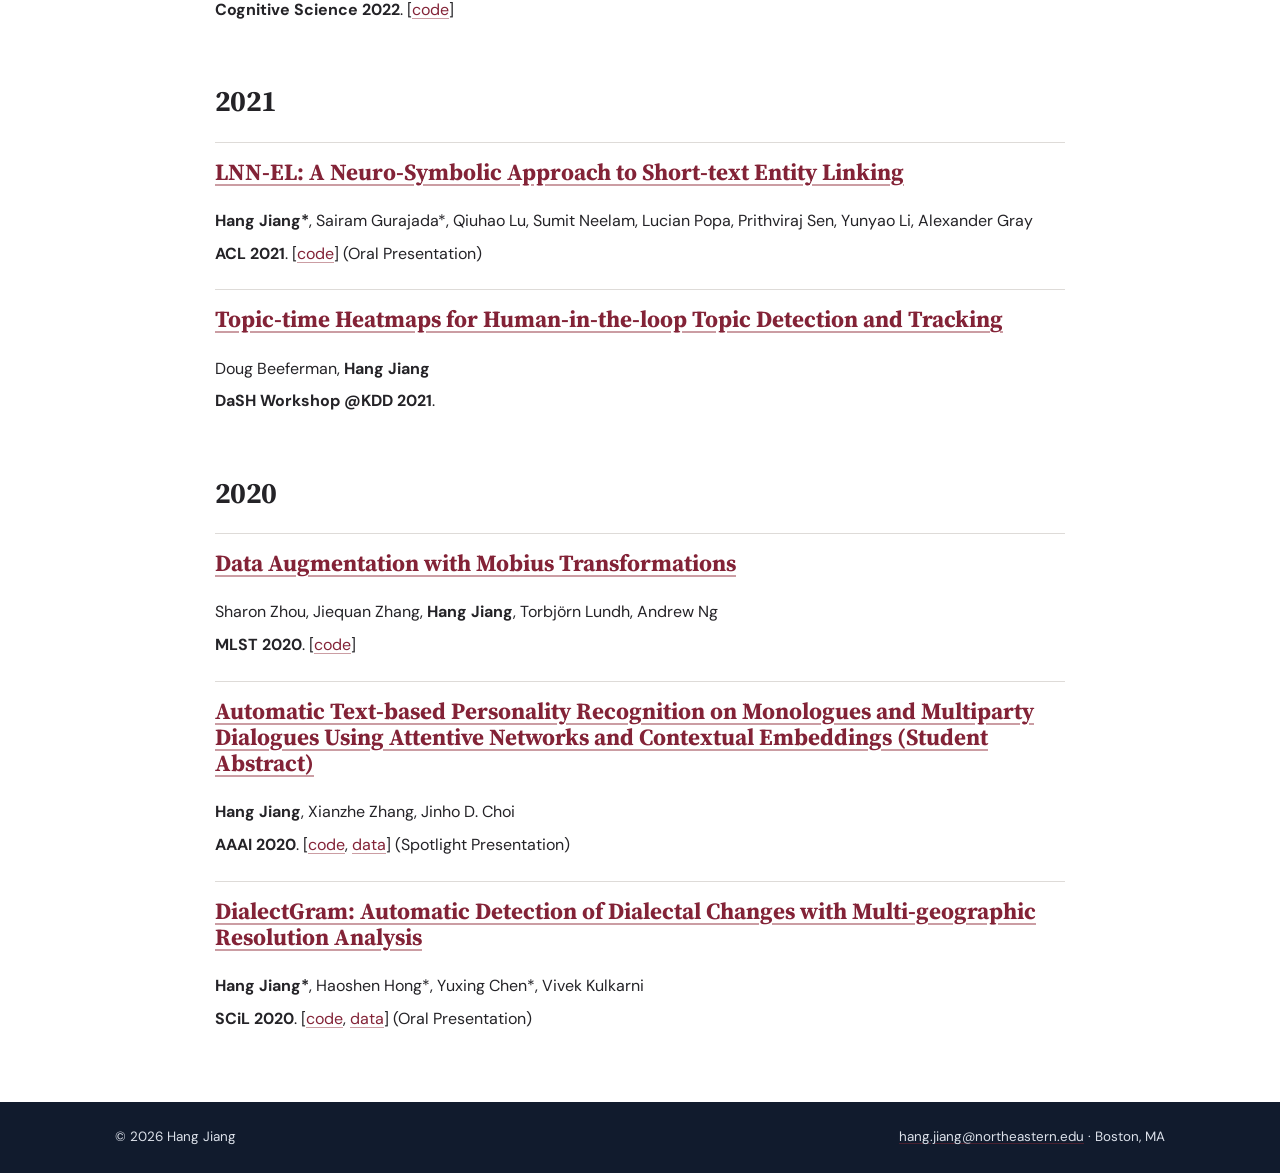
==== commit 3df6ecf4: "Reconcile all 28 publication entries with LaTeX source" ====
--- a/publications.html
+++ b/publications.html
@@ -32,48 +32,160 @@
   </header>
 
 <main id="main-content" class="bibliography shell"><h1>Publications</h1><p>* indicates equal contribution. <a href="files/Hang-Jiang-CV.pdf">Download CV</a></p><section><h2>2027</h2>
-<article id="C13"><p>Minglu Sun, Lan Chen, <strong>Hang Jiang</strong>. Knowing Is Not Telling: Identity Ossification in LLM Representations of Trans-border Communities. EACL Findings 2027.</p><a href="https://arxiv.org/abs/2610.12610">View work</a></article>
+<article id="C13">
+  <h3><a href="https://arxiv.org/abs/2610.12610">Knowing Is Not Telling: Identity Ossification in LLM Representations of Trans-border Communities</a></h3>
+  <p>Minglu Sun, Lan Chen, <strong>Hang Jiang</strong></p>
+  <p><strong>EACL Findings 2027</strong>.</p>
+</article>
 </section>
 <section><h2>2026</h2>
-<article id="C12"><p>Haolin Chen, Deon Metelski, Leon Qi, Tao Xia, Joonyul Lee, Steve Brown, Kevin Riley, Frank Wang, T. Y. Alvin Liu, Hank Capps MD, Zeyu Tang, Xiangchen Song, Lingjing Kong, Fan Feng, Tianyi Zeng, Zhiwei Liu, Zixian Ma, <strong>Hang Jiang</strong>, Fangli Geng, Yuan Yuan, Chenyu You, Qingsong Wen, Hua Wei, Yanjie Fu, Yue Zhao, Carl Yang, Biwei Huang, Kun Zhang, Caiming Xiong, Sanmi Koyejo, Eric P. Xing, Philip S. Yu, Weiran Yao. 𝜒-Bench: Can AI Agents Automate End-to-End, Long-Horizon, Policy-Rich Healthcare Workflows?. NeurIPS 2026.</p><a href="https://neurips.cc/virtual/2026/loc/atlanta/poster/139361">View work</a> · <a href="https://github.com/actava-ai/chi-bench">Repository</a></article>
-<article id="C11"><p>Chance Jiajie Li*, Zhenze Mo*, Yuhan Tang*, Ao Qu, Jiayi Wu, Kaiya Ivy Zhao, Yulu Gan, Jie Fan, Jiangbo Yu, <strong>Hang Jiang</strong>, Paul Pu Liang, Jinhua Zhao, Luis Alberto Alonso Pastor, Kent Larson. HugAgent: A Human Simulation Benchmark for Individual-Level Reasoning. EMNLP 2026. (Oral Presentation)</p><a href="https://aclanthology.org/2026.emnlp-main.706/">View work</a></article>
-<article id="C10"><p>Cassandra Overney, <strong>Hang Jiang</strong>, Urooj Haider, Cassandra Moe, Jasmine Mangat, Frank Pantano, Effie G. McMillian, Paul Riggins, Nabeel Gillani. Human-AI Narrative Synthesis to Foster Shared Understanding in Civic Decision-Making. CHI 2026.</p><a href="https://dl.acm.org/doi/10.1145/3772318.3791570">View work</a></article>
-<article id="W8"><p>Jian Gao, <strong>Hang Jiang</strong>. When Hiring Becomes Agent-Mediated: Evaluating Access and Recurrence in Two-Agent Résumé Screening. REALM Workshop @EMNLP 2026.</p><a href="https://aclanthology.org/2026.realm-1.44/">View work</a></article>
-<article id="W7"><p><strong>Hang Jiang</strong>, Yuanxin Zhu, Diyi Yang, Yoon Kim, Deb Roy, Jad Kabbara. FaciliTrain: Practicing Facilitation Skills through AI-Simulated Group Dialogue. CSCW 2026 Companion.</p><a href="https://dl.acm.org/doi/10.1145/3785651.3831566">View work</a></article>
-<article id="WP7"><p>Yibo Zhao, Ao Qu, Xuan Jiang, Jiahao Xu, Keane Ong, <strong>Hang Jiang</strong>, Zhaofeng Wu, Dingyi Zhuang, Yihong Tang, Kaichen Zhou, Jinhua Zhao, Paul Pu Liang. ReactionBench: A Human-Anchored Benchmark for Modeling Reactions to Video. Preprint.</p><a href="https://openreview.net/pdf?id=c2f8Fyeify">View work</a></article>
-<article id="WP5"><p>Chance Jiajie Li, Xuan Liu, Haoyang Shang, Xinkai Zou, Zhenze Mo, Cedegao E. Zhang, <strong>Hang Jiang</strong>. Social Simulation Arena: A Prospective Benchmark for Social Simulation. Preprint.</p><a href="https://doi.org/10.5281/zenodo.23140107">View work</a> · <a href="https://social-simulation-arena.com">Project</a> · <a href="https://github.com/Social-Atoms/social-sim-arena">Code</a></article>
-<article id="WP1"><p><strong>Hang Jiang</strong>, Nanxi Liu, Tiantian Wang, Cassandra Overney, Rukun Zhang, Artemisia Luk, Diyi Yang, Deb Roy, Jad Kabbara. Lost in Translation: Investigating Systematic Discrepancies between Parallel English and Chinese Names of American Chinese Restaurants. Preprint. Presented at IC2 S2 2024 (Oral Presentation) and TADA 2023.</p><a href="https://arxiv.org/abs/2610.35191">View work</a></article>
+<article id="C12">
+  <h3><a href="https://neurips.cc/virtual/2026/loc/atlanta/poster/139361">χ-Bench: Can AI Agents Automate End-to-End, Long-Horizon, Policy-Rich Healthcare Workflows?</a></h3>
+  <p>Haolin Chen, Deon Metelski, Leon Qi, Tao Xia, Joonyul Lee, Steve Brown, Kevin Riley, Frank Wang, T. Y. Alvin Liu, Hank Capps MD, Zeyu Tang, Xiangchen Song, Lingjing Kong, Fan Feng, Tianyi Zeng, Zhiwei Liu, Zixian Ma, <strong>Hang Jiang</strong>, Fangli Geng, Yuan Yuan, Chenyu You, Qingsong Wen, Hua Wei, Yanjie Fu, Yue Zhao, Carl Yang, Biwei Huang, Kun Zhang, Caiming Xiong, Sanmi Koyejo, Eric P. Xing, Philip S. Yu, Weiran Yao</p>
+  <p><strong>NeurIPS 2026</strong>. [<a href="https://github.com/actava-ai/chi-bench">code</a>]</p>
+</article>
+<article id="C11">
+  <h3><a href="https://aclanthology.org/2026.emnlp-main.706/">HugAgent: A Human Simulation Benchmark for Individual-Level Reasoning</a></h3>
+  <p>Chance Jiajie Li*, Zhenze Mo*, Yuhan Tang*, Ao Qu, Jiayi Wu, Kaiya Ivy Zhao, Yulu Gan, Jie Fan, Jiangbo Yu, <strong>Hang Jiang</strong>, Paul Pu Liang, Jinhua Zhao, Luis Alberto Alonso Pastor, Kent Larson</p>
+  <p><strong>EMNLP 2026</strong>. (Oral Presentation)</p>
+</article>
+<article id="C10">
+  <h3><a href="https://dl.acm.org/doi/10.1145/3772318.3791570">Human-AI Narrative Synthesis to Foster Shared Understanding in Civic Decision-Making</a></h3>
+  <p>Cassandra Overney, <strong>Hang Jiang</strong>, Urooj Haider, Cassandra Moe, Jasmine Mangat, Frank Pantano, Effie G. McMillian, Paul Riggins, Nabeel Gillani</p>
+  <p><strong>CHI 2026</strong>.</p>
+</article>
+<article id="W8">
+  <h3><a href="https://aclanthology.org/2026.realm-1.44/">When Hiring Becomes Agent-Mediated: Evaluating Access and Recurrence in Two-Agent Résumé Screening</a></h3>
+  <p>Jian Gao, <strong>Hang Jiang</strong></p>
+  <p><strong>REALM Workshop @EMNLP 2026</strong>.</p>
+</article>
+<article id="W7">
+  <h3><a href="https://dl.acm.org/doi/10.1145/3785651.3831566">FaciliTrain: Practicing Facilitation Skills through AI-Simulated Group Dialogue</a></h3>
+  <p><strong>Hang Jiang</strong>, Yuanxin Zhu, Diyi Yang, Yoon Kim, Deb Roy, Jad Kabbara</p>
+  <p><strong>CSCW 2026 Companion</strong>.</p>
+</article>
+<article id="WP7">
+  <h3><a href="https://openreview.net/pdf?id=c2f8Fyeify">ReactionBench: A Human-Anchored Benchmark for Modeling Reactions to Video</a></h3>
+  <p>Yibo Zhao, Ao Qu, Xuan Jiang, Jiahao Xu, Keane Ong, <strong>Hang Jiang</strong>, Zhaofeng Wu, Dingyi Zhuang, Yihong Tang, Kaichen Zhou, Jinhua Zhao, Paul Pu Liang</p>
+  <p>Under review.</p>
+</article>
+<article id="WP5">
+  <h3><a href="https://doi.org/10.5281/zenodo.23140107">Social Simulation Arena: A Prospective Benchmark for Social Simulation</a></h3>
+  <p>Chance Jiajie Li, Xuan Liu, Haoyang Shang, Xinkai Zou, Zhenze Mo, Cedegao E. Zhang, <strong>Hang Jiang</strong></p>
+  <p>Preprint. [<a href="https://social-simulation-arena.com">website</a>, <a href="https://github.com/Social-Atoms/social-sim-arena">code</a>]</p>
+</article>
+<article id="WP1">
+  <h3><a href="https://arxiv.org/abs/2610.35191">Lost in Translation: Investigating Systematic Discrepancies between Parallel English and Chinese Names of American Chinese Restaurants</a></h3>
+  <p><strong>Hang Jiang</strong>, Nanxi Liu, Tiantian Wang, Cassandra Overney, Rukun Zhang, Artemisia Luk, Diyi Yang, Deb Roy, Jad Kabbara</p>
+  <p>Under review. Presented at <strong>IC²S² 2024</strong> (Oral Presentation) and <strong>TADA 2023</strong>.</p>
+</article>
 </section>
 <section><h2>2025</h2>
-<article id="C9"><p>Fan Gao, Xinjie Zhao, Ding Xia, Zhongyi Zhou, Rui Yang, Jinghui Lu, <strong>Hang Jiang</strong>, Chanjun Park, Irene Li. HealthGenie: A Knowledge-Driven LLM Framework for Tailored Dietary Guidance. CIKM 2025.</p><a href="https://dl.acm.org/doi/abs/10.1145/3746252.3761479">View work</a></article>
+<article id="C9">
+  <h3><a href="https://dl.acm.org/doi/abs/10.1145/3746252.3761479">HealthGenie: A Knowledge-Driven LLM Framework for Tailored Dietary Guidance</a></h3>
+  <p>Fan Gao, Xinjie Zhao, Ding Xia, Zhongyi Zhou, Rui Yang, Jinghui Lu, <strong>Hang Jiang</strong>, Chanjun Park, Irene Li</p>
+  <p><strong>CIKM 2025</strong>.</p>
+</article>
 </section>
 <section><h2>2024</h2>
-<article id="C8"><p><strong>Hang Jiang</strong>, Xiajie Zhang, Robert Mahari, Daniel Kessler, Eric Ma, Tal August, Irene Li, Alex ’Sandy’ Pentland, Yoon Kim, Deb Roy, Jad Kabbara. Leveraging Large Language Models for Learning Complex Legal Concepts through Storytelling. ACL 2024.</p><a href="https://aclanthology.org/2024.acl-long.388/">View work</a> · <a href="https://github.com/hjian42/legalstories">Repository</a></article>
-<article id="C7"><p>Fan Gao, <strong>Hang Jiang</strong>, Moritz Blum, Jinghui Lu, Yuang Jiang, Irene Li. Large Language Models on Wikipedia- Style Survey Generation: an Evaluation in NLP Concepts. ACL Findings 2024.</p><a href="https://aclanthology.org/2024.findings-acl.321/">View work</a></article>
-<article id="C6"><p><strong>Hang Jiang</strong>, Xiajie Zhang, Xubo Cao, Cynthia Breazeal, Deb Roy, Jad Kabbara. PersonaLLM: Investigating the Ability of Large Language Models to Express Personality Traits. IC2 S2 2023 and NAACL Findings 2024.</p><a href="https://aclanthology.org/2024.findings-naacl.229/">View work</a> · <a href="https://github.com/hjian42/PersonaLLM">Repository</a></article>
-<article id="C5"><p><strong>Hang Jiang</strong>, Doug Beeferman, Weiquan Mao, Deb Roy. Topic Detection and Tracking with Time-aware Document Embeddings. LREC-COLING 2024.</p><a href="https://aclanthology.org/2024.lrec-main.1416/">View work</a></article>
-<article id="W6"><p><strong>Hang Jiang</strong>*, Doug Beeferman*, William Brannon, Andrew Heyward, Deb Roy. Bridging Dictionary: AI- Generated Dictionary of Partisan Language Use. CSCW 2024 Companion.</p><a href="https://arxiv.org/abs/2407.09661v1">View work</a> · <a href="https://dictionary.ccc-mit.org/book/bridging_dictionary.html">Project 1</a> · <a href="https://bridgingdictionary.org/">Project 2</a></article>
-<article id="W5"><p>William Brannon, Doug Beeferman, <strong>Hang Jiang</strong>, Andrew Heyward, Deb Roy. AudienceView: AI-Assisted Interpretation of Audience Feedback in Journalism. CSCW 2024 Companion.</p><a href="https://www.arxiv.org/abs/2407.12613">View work</a> · <a href="https://github.com/mit-ccc/AudienceView-demo">Repository</a></article>
-<article id="W4"><p>William Brannon, Wonjune Kang, Suyash Fulay, <strong>Hang Jiang</strong>, Brandon Roy, Deb Roy, Jad Kabbara. ConGraT: Self-Supervised Contrastive Pretraining for Joint Graph and Text Embeddings. TextGraphs-17 Workshop @ACL 2024.</p><a href="https://aclanthology.org/2024.textgraphs-1.2/">View work</a> · <a href="https://github.com/wwbrannon/congrat">Repository</a></article>
+<article id="C8">
+  <h3><a href="https://aclanthology.org/2024.acl-long.388/">Leveraging Large Language Models for Learning Complex Legal Concepts through Storytelling</a></h3>
+  <p><strong>Hang Jiang</strong>, Xiajie Zhang, Robert Mahari, Daniel Kessler, Eric Ma, Tal August, Irene Li, Alex 'Sandy' Pentland, Yoon Kim, Deb Roy, Jad Kabbara</p>
+  <p><strong>ACL 2024</strong>. [<a href="https://github.com/hjian42/legalstories">code</a>]</p>
+</article>
+<article id="C7">
+  <h3><a href="https://aclanthology.org/2024.findings-acl.321/">Large Language Models on Wikipedia-Style Survey Generation: an Evaluation in NLP Concepts</a></h3>
+  <p>Fan Gao, <strong>Hang Jiang</strong>, Moritz Blum, Jinghui Lu, Yuang Jiang, Irene Li</p>
+  <p><strong>ACL Findings 2024</strong>.</p>
+</article>
+<article id="C6">
+  <h3><a href="https://aclanthology.org/2024.findings-naacl.229/">PersonaLLM: Investigating the Ability of Large Language Models to Express Personality Traits</a></h3>
+  <p><strong>Hang Jiang</strong>, Xiajie Zhang, Xubo Cao, Cynthia Breazeal, Deb Roy, Jad Kabbara</p>
+  <p><strong>IC²S² 2023</strong> and <strong>NAACL Findings 2024</strong>. [<a href="https://github.com/hjian42/PersonaLLM">code</a>]</p>
+</article>
+<article id="C5">
+  <h3><a href="https://aclanthology.org/2024.lrec-main.1416/">Topic Detection and Tracking with Time-aware Document Embeddings</a></h3>
+  <p><strong>Hang Jiang</strong>, Doug Beeferman, Weiquan Mao, Deb Roy</p>
+  <p><strong>LREC-COLING 2024</strong>.</p>
+</article>
+<article id="W6">
+  <h3><a href="https://arxiv.org/abs/2407.09661v1">Bridging Dictionary: AI-Generated Dictionary of Partisan Language Use</a></h3>
+  <p><strong>Hang Jiang*</strong>, Doug Beeferman*, William Brannon, Andrew Heyward, Deb Roy</p>
+  <p><strong>CSCW 2024 Companion</strong>. [<a href="https://dictionary.ccc-mit.org/book/bridging_dictionary.html">demo1</a>, <a href="https://bridgingdictionary.org/">demo2</a>]</p>
+</article>
+<article id="W5">
+  <h3><a href="https://www.arxiv.org/abs/2407.12613">AudienceView: AI-Assisted Interpretation of Audience Feedback in Journalism</a></h3>
+  <p>William Brannon, Doug Beeferman, <strong>Hang Jiang</strong>, Andrew Heyward, Deb Roy</p>
+  <p><strong>CSCW 2024 Companion</strong>. [<a href="https://github.com/mit-ccc/AudienceView-demo">code</a>]</p>
+</article>
+<article id="W4">
+  <h3><a href="https://aclanthology.org/2024.textgraphs-1.2/">ConGraT: Self-Supervised Contrastive Pretraining for Joint Graph and Text Embeddings</a></h3>
+  <p>William Brannon, Wonjune Kang, Suyash Fulay, <strong>Hang Jiang</strong>, Brandon Roy, Deb Roy, Jad Kabbara</p>
+  <p><strong>TextGraphs-17 Workshop @ACL 2024</strong>. [<a href="https://github.com/wwbrannon/congrat">code</a>]</p>
+</article>
 </section>
 <section><h2>2023</h2>
-<article id="O1"><p>Andy Wu, Matt Higgins, Miaomiao Zhang, and <strong>Hang Jiang</strong>. AI Wars. Harvard Business School Case. (Overall Award, The Case Centre Awards and Competitions 2026)</p><a href="https://hbsp.harvard.edu/product/723434-PDF-ENG">View work</a> · <a href="https://www.thecasecentre.org/AwardsComps/winners/2026winners/AIwars">Project </a></article>
+<article id="O1">
+  <h3><a href="https://hbsp.harvard.edu/product/723434-PDF-ENG">AI Wars</a></h3>
+  <p>Andy Wu, Matt Higgins, Miaomiao Zhang, and <strong>Hang Jiang</strong></p>
+  <p><strong>Harvard Business School Case</strong>. [<a href="https://hbsp.harvard.edu/product/723434-PDF-ENG">HBSP case</a>, <a href="https://www.thecasecentre.org/AwardsComps/winners/2026winners/AIwars">award</a>] (Overall Award, The Case Centre Awards and Competitions 2026)</p>
+</article>
 </section>
 <section><h2>2022</h2>
-<article id="C4"><p><strong>Hang Jiang</strong>, Doug Beeferman, Brandon Roy, Deb Roy. CommunityLM: Probing Partisan Worldviews from Language Models. COLING 2022.</p><a href="https://aclanthology.org/2022.coling-1.593/">View work</a> · <a href="https://github.com/hjian42/CommunityLM">Repository</a></article>
-<article id="C3"><p>Yuhao Zhang*, <strong>Hang Jiang</strong>*, Yasuhide Miura, Christopher D. Manning, Curtis P. Langlotz. Contrastive Learning of Medical Visual Representations from Paired Images and Text. MLHC 2022.</p><a href="https://proceedings.mlr.press/v182/zhang22a.html">View work</a> · <a href="https://github.com/yuhaozhang/convirt">Repository</a></article>
-<article id="C2"><p><strong>Hang Jiang</strong>*, Yining Hua*, Doug Beeferman, Deb Roy. Annotating the Tweebank Corpus on Named Entity Recognition and Building NLP Models for Social Media Analysis. LREC 2022.</p><a href="http://www.lrec-conf.org/proceedings/lrec2022/pdf/2022.lrec-1.780.pdf">View work</a> · <a href="https://github.com/social-machines/TweebankNLP">Repository</a></article>
-<article id="J3"><p>Yining Hua*, <strong>Hang Jiang</strong>*, Shixu Lin, Jie Yang, Joseph M. Plasek, David W. Bates, Li Zhou. Exploring Time Trends and Public Opinions on COVID-19-related Therapeutics on Twitter. JAMIA 2022.</p><a href="https://academic.oup.com/jamia/advance-article-abstract/doi/10.1093/jamia/ocac114/6625661">View work</a> · <a href="https://github.com/ningkko/COVID-drug">Repository</a></article>
-<article id="J2"><p><strong>Hang Jiang</strong>, Michael C. Frank, Vivek Kulkarni, Abdellah Fourtassi. Exploring Patterns of Stability and Change in Caregivers’ Word Usage Across Early Childhood. Cognitive Science 2022.</p><a href="https://onlinelibrary.wiley.com/doi/10.1111/cogs.13177">View work</a> · <a href="https://github.com/afourtassi/change">Repository</a></article>
+<article id="C4">
+  <h3><a href="https://aclanthology.org/2022.coling-1.593/">CommunityLM: Probing Partisan Worldviews from Language Models</a></h3>
+  <p><strong>Hang Jiang</strong>, Doug Beeferman, Brandon Roy, Deb Roy</p>
+  <p><strong>COLING 2022</strong>. [<a href="https://github.com/hjian42/CommunityLM">code</a>]</p>
+</article>
+<article id="C3">
+  <h3><a href="https://proceedings.mlr.press/v182/zhang22a.html">Contrastive Learning of Medical Visual Representations from Paired Images and Text</a></h3>
+  <p>Yuhao Zhang*, <strong>Hang Jiang*</strong>, Yasuhide Miura, Christopher D. Manning, Curtis P. Langlotz</p>
+  <p><strong>MLHC 2022</strong>. [<a href="https://github.com/yuhaozhang/convirt">data</a>]</p>
+</article>
+<article id="C2">
+  <h3><a href="http://www.lrec-conf.org/proceedings/lrec2022/pdf/2022.lrec-1.780.pdf">Annotating the Tweebank Corpus on Named Entity Recognition and Building NLP Models for Social Media Analysis</a></h3>
+  <p><strong>Hang Jiang*</strong>, Yining Hua*, Doug Beeferman, Deb Roy</p>
+  <p><strong>LREC 2022</strong>. [<a href="https://github.com/social-machines/TweebankNLP">code</a>]</p>
+</article>
+<article id="J3">
+  <h3><a href="https://academic.oup.com/jamia/advance-article-abstract/doi/10.1093/jamia/ocac114/6625661">Exploring Time Trends and Public Opinions on COVID-19-related Therapeutics on Twitter</a></h3>
+  <p>Yining Hua*, <strong>Hang Jiang*</strong>, Shixu Lin, Jie Yang, Joseph M. Plasek, David W. Bates, Li Zhou</p>
+  <p><strong>JAMIA 2022</strong>. [<a href="https://github.com/ningkko/COVID-drug">code</a>]</p>
+</article>
+<article id="J2">
+  <h3><a href="https://onlinelibrary.wiley.com/doi/10.1111/cogs.13177">Exploring Patterns of Stability and Change in Caregivers' Word Usage Across Early Childhood</a></h3>
+  <p><strong>Hang Jiang</strong>, Michael C. Frank, Vivek Kulkarni, Abdellah Fourtassi</p>
+  <p><strong>Cognitive Science 2022</strong>. [<a href="https://github.com/afourtassi/change">code</a>]</p>
+</article>
 </section>
 <section><h2>2021</h2>
-<article id="C1"><p><strong>Hang Jiang</strong>*, Sairam Gurajada*, Qiuhao Lu, Sumit Neelam, Lucian Popa, Prithviraj Sen, Yunyao Li, Alexander Gray. LNN-EL: A Neuro-Symbolic Approach to Short-text Entity Linking. ACL 2021. (Oral Presentation)</p><a href="https://aclanthology.org/2021.acl-long.64/">View work</a> · <a href="https://github.com/IBM/LNN">Repository</a></article>
-<article id="W3"><p>Doug Beeferman, <strong>Hang Jiang</strong>. Topic-time Heatmaps for Human-in-the-loop Topic Detection and Tracking. DaSH Workshop @KDD 2021.</p><a href="https://arxiv.org/abs/2110.07337">View work</a></article>
+<article id="C1">
+  <h3><a href="https://aclanthology.org/2021.acl-long.64/">LNN-EL: A Neuro-Symbolic Approach to Short-text Entity Linking</a></h3>
+  <p><strong>Hang Jiang*</strong>, Sairam Gurajada*, Qiuhao Lu, Sumit Neelam, Lucian Popa, Prithviraj Sen, Yunyao Li, Alexander Gray</p>
+  <p><strong>ACL 2021</strong>. [<a href="https://github.com/IBM/LNN">code</a>] (Oral Presentation)</p>
+</article>
+<article id="W3">
+  <h3><a href="https://arxiv.org/abs/2110.07337">Topic-time Heatmaps for Human-in-the-loop Topic Detection and Tracking</a></h3>
+  <p>Doug Beeferman, <strong>Hang Jiang</strong></p>
+  <p><strong>DaSH Workshop @KDD 2021</strong>.</p>
+</article>
 </section>
 <section><h2>2020</h2>
-<article id="J1"><p>Sharon Zhou, Jiequan Zhang, <strong>Hang Jiang</strong>, Torbjörn Lundh, Andrew Ng. Data Augmentation with Mobius Transformations. MLST 2020.</p><a href="https://iopscience.iop.org/article/10.1088/2632-2153/abd615/pdf">View work</a> · <a href="https://github.com/stanfordmlgroup/mobius">Repository</a></article>
-<article id="W2"><p><strong>Hang Jiang</strong>, Xianzhe Zhang, Jinho D. Choi. Automatic Text-based Personality Recognition on Monologues and Multiparty Dialogues Using Attentive Networks and Contextual Embeddings (Student Abstract). AAAI 2020. (Spotlight Presentation)</p><a href="https://cdn.aaai.org/ojs/7182/7182-13-10411-1-10-20200526.pdf">View work</a> · <a href="https://github.com/emoryjianghang/automatic-personality-prediction">Repository</a> · <a href="https://github.com/emorynlp/personality-detection">Repository 2</a></article>
-<article id="W1"><p><strong>Hang Jiang</strong>*, Haoshen Hong*, Yuxing Chen*, Vivek Kulkarni. DialectGram: Automatic Detection of Dialectal Changes with Multi-geographic Resolution Analysis. SCiL 2020. (Oral Presentation)</p><a href="https://aclanthology.org/2020.scil-1.18/">View work</a> · <a href="https://github.com/yuxingch/DialectGram">Repository</a> · <a href="https://github.com/hjian42/Geo-Twitter2019">Repository 2</a></article>
+<article id="J1">
+  <h3><a href="https://iopscience.iop.org/article/10.1088/2632-2153/abd615/pdf">Data Augmentation with Mobius Transformations</a></h3>
+  <p>Sharon Zhou, Jiequan Zhang, <strong>Hang Jiang</strong>, Torbjörn Lundh, Andrew Ng</p>
+  <p><strong>MLST 2020</strong>. [<a href="https://github.com/stanfordmlgroup/mobius">code</a>]</p>
+</article>
+<article id="W2">
+  <h3><a href="https://cdn.aaai.org/ojs/7182/7182-13-10411-1-10-20200526.pdf">Automatic Text-based Personality Recognition on Monologues and Multiparty Dialogues Using Attentive Networks and Contextual Embeddings (Student Abstract)</a></h3>
+  <p><strong>Hang Jiang</strong>, Xianzhe Zhang, Jinho D. Choi</p>
+  <p><strong>AAAI 2020</strong>. [<a href="https://github.com/emoryjianghang/automatic-personality-prediction">code</a>, <a href="https://github.com/emorynlp/personality-detection">data</a>] (Spotlight Presentation)</p>
+</article>
+<article id="W1">
+  <h3><a href="https://aclanthology.org/2020.scil-1.18/">DialectGram: Automatic Detection of Dialectal Changes with Multi-geographic Resolution Analysis</a></h3>
+  <p><strong>Hang Jiang*</strong>, Haoshen Hong*, Yuxing Chen*, Vivek Kulkarni</p>
+  <p><strong>SCiL 2020</strong>. [<a href="https://github.com/yuxingch/DialectGram">code</a>, <a href="https://github.com/hjian42/Geo-Twitter2019">data</a>] (Oral Presentation)</p>
+</article>
 </section></main>  <footer class="site-footer"><div class="shell footer-grid"><p>© <span data-current-year>2026</span> Hang Jiang</p><p><a href="mailto:hang.jiang@northeastern.edu">hang.jiang@northeastern.edu</a> · Boston, MA</p></div></footer>
   <script src="assets/js/site.js"></script>
 </body>
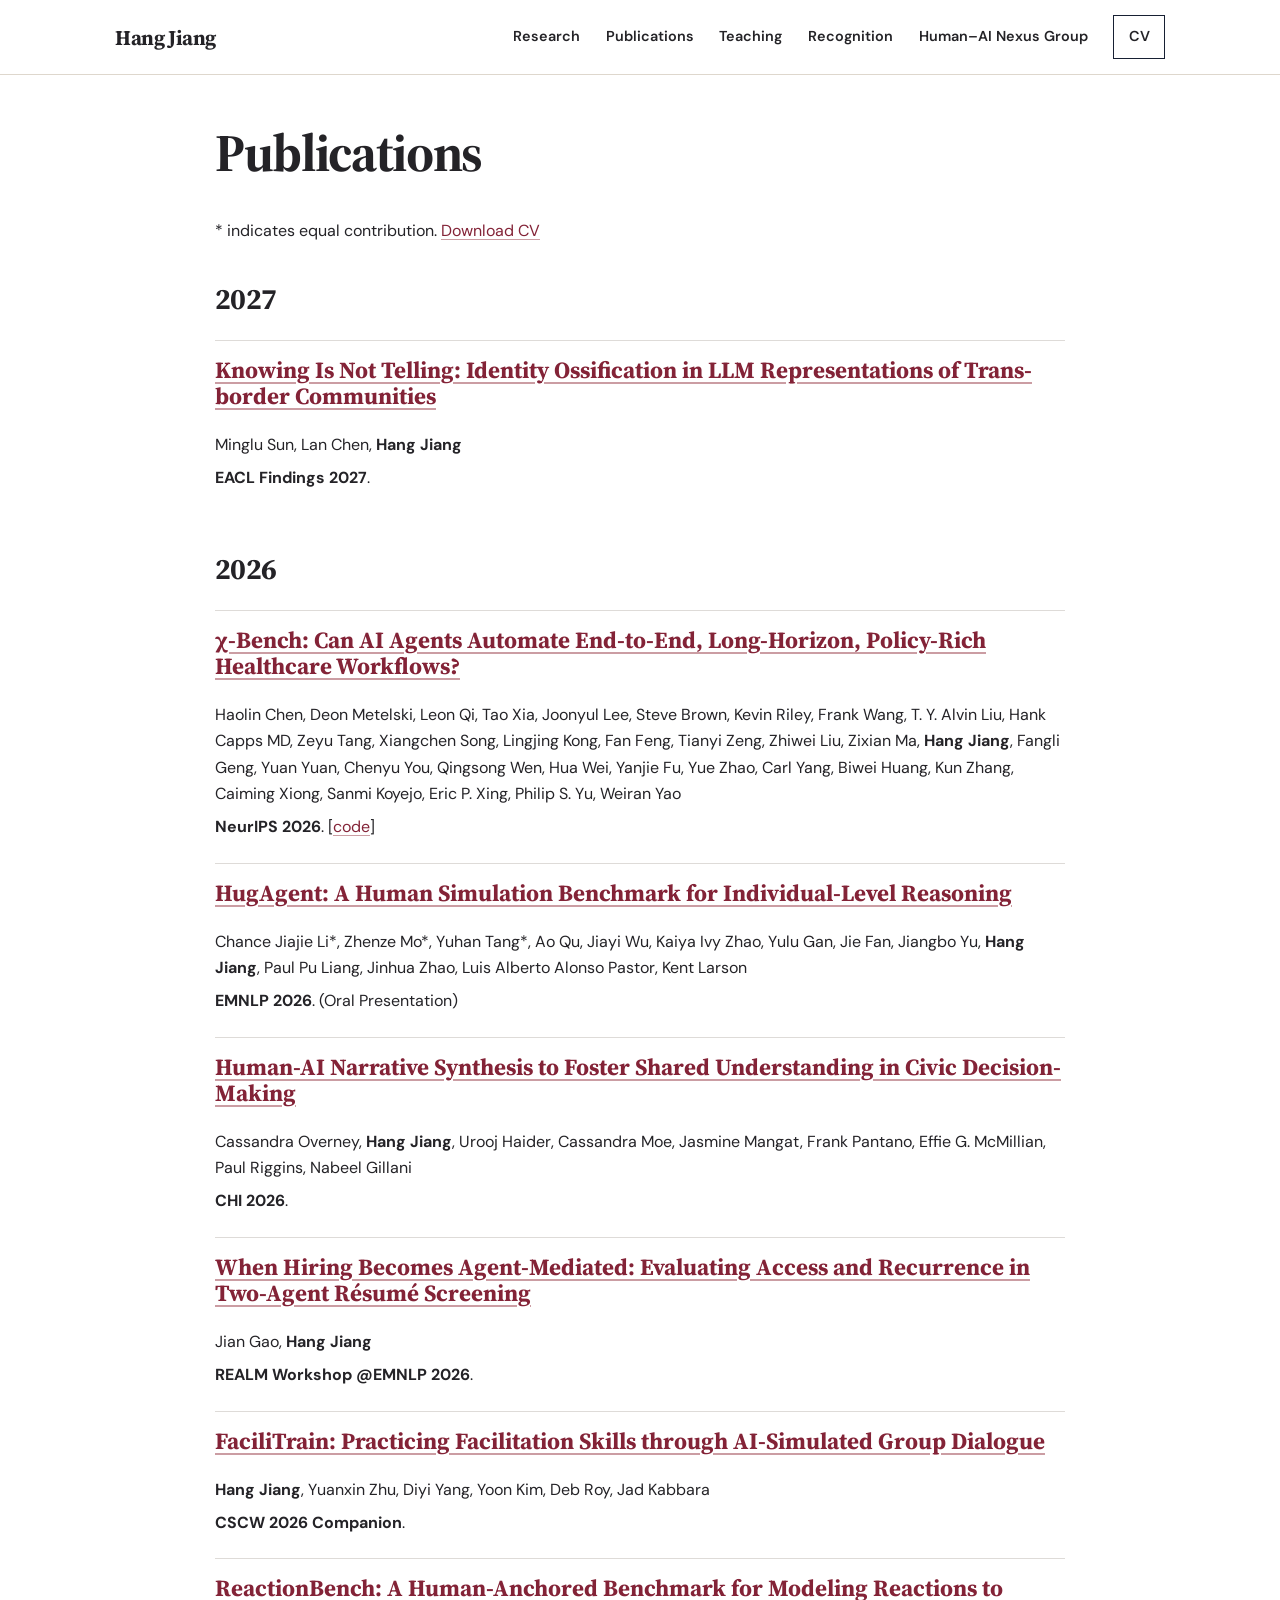
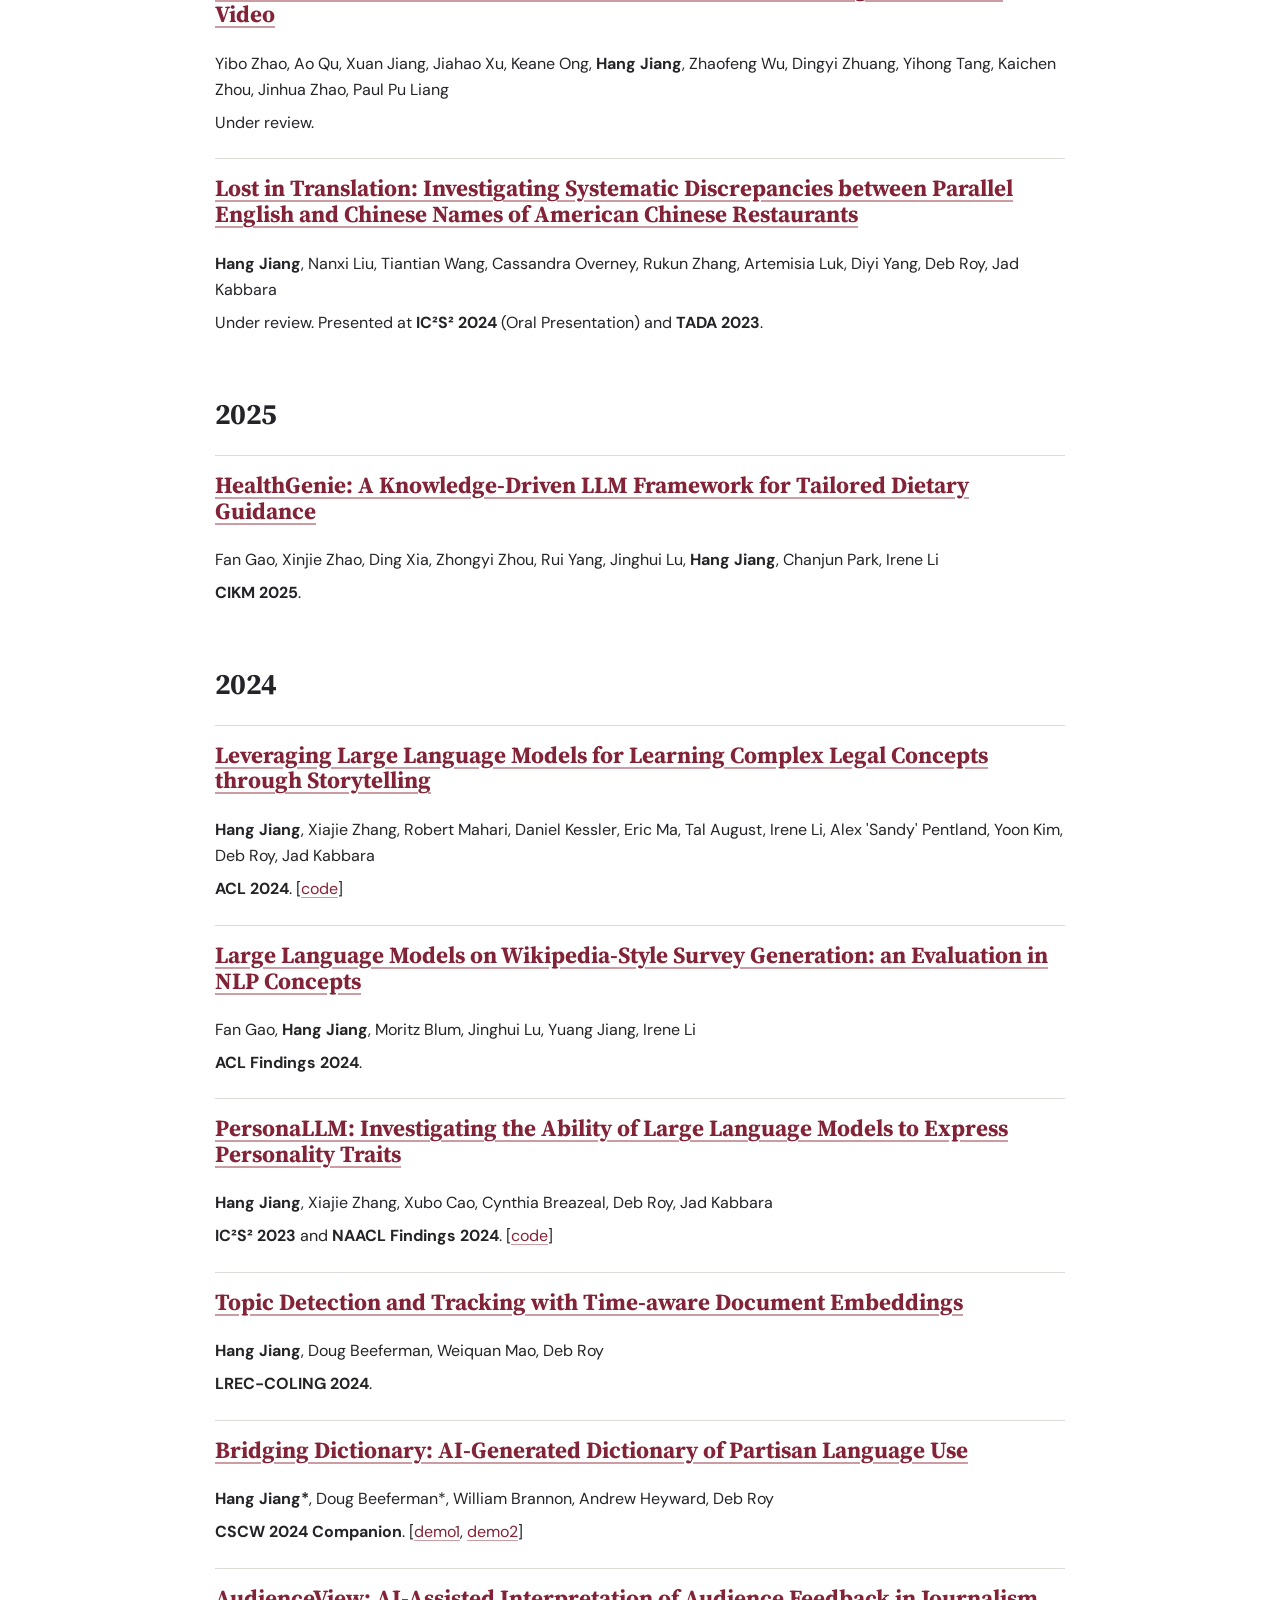
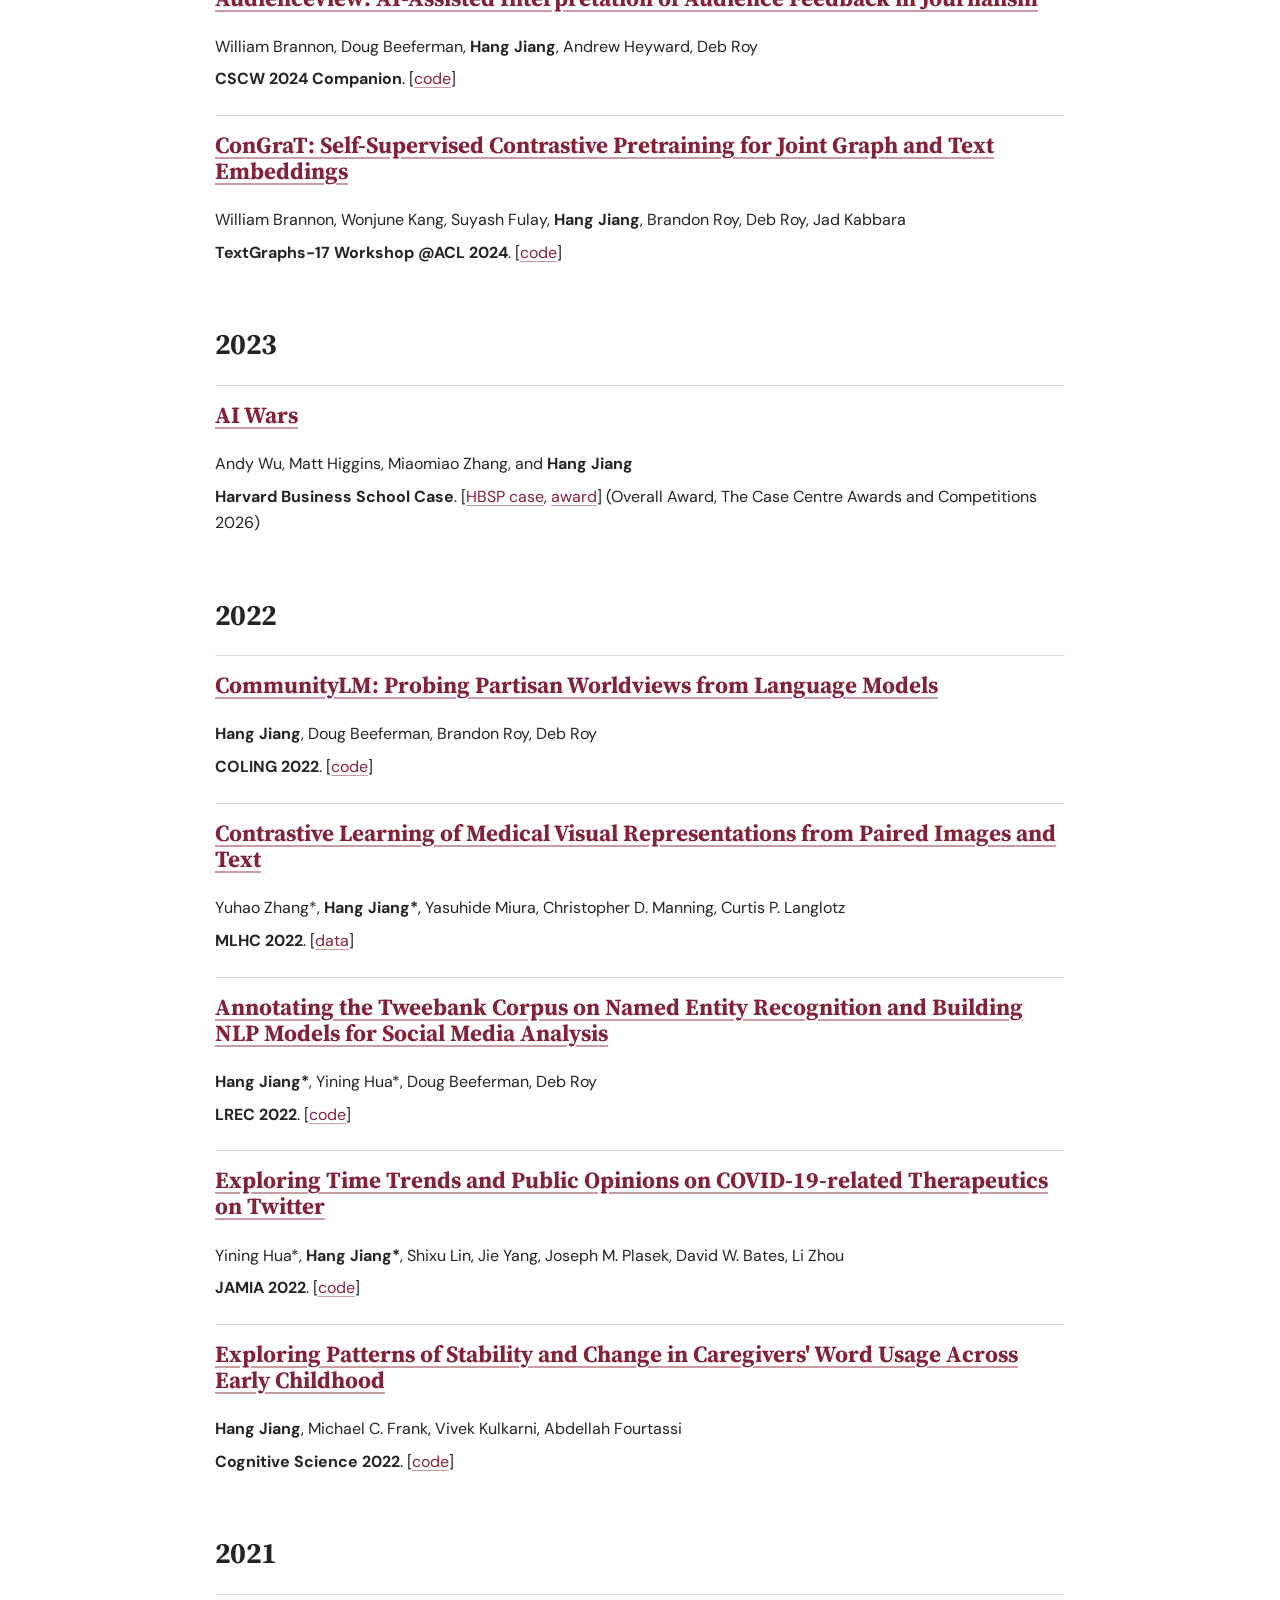
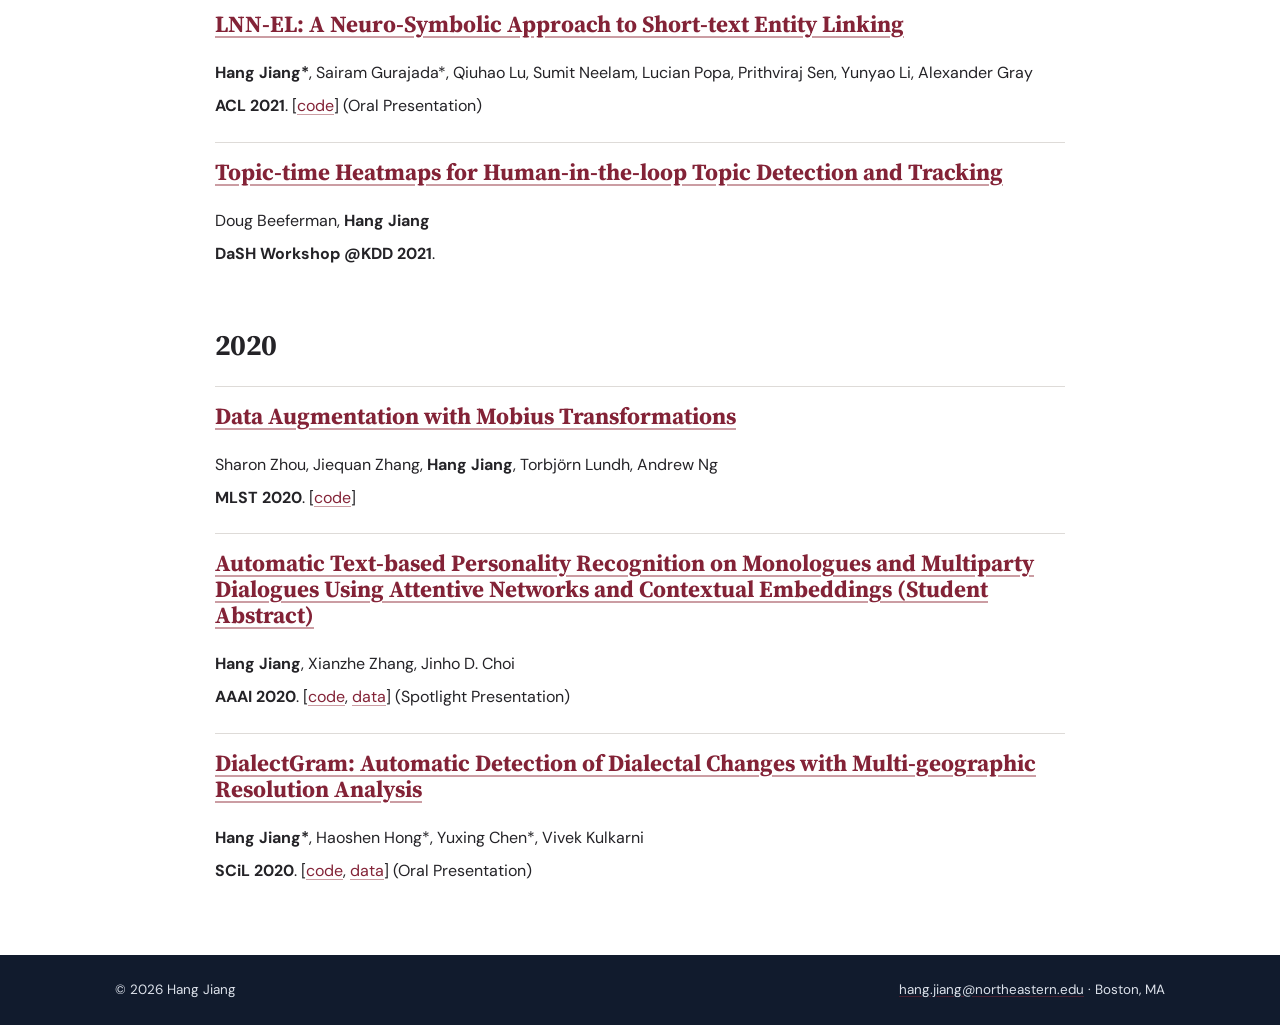
==== commit e32cf3a8: "List preprints only when an arXiv version is available" ====
--- a/publications.html
+++ b/publications.html
@@ -65,14 +65,9 @@
   <p><strong>CSCW 2026 Companion</strong>.</p>
 </article>
 <article id="WP7">
-  <h3><a href="https://openreview.net/pdf?id=c2f8Fyeify">ReactionBench: A Human-Anchored Benchmark for Modeling Reactions to Video</a></h3>
+  <h3><a href="https://arxiv.org/abs/2611.00050">ReactionBench: A Human-Anchored Benchmark for Modeling Reactions to Video</a></h3>
   <p>Yibo Zhao, Ao Qu, Xuan Jiang, Jiahao Xu, Keane Ong, <strong>Hang Jiang</strong>, Zhaofeng Wu, Dingyi Zhuang, Yihong Tang, Kaichen Zhou, Jinhua Zhao, Paul Pu Liang</p>
   <p>Under review.</p>
-</article>
-<article id="WP5">
-  <h3><a href="https://doi.org/10.5281/zenodo.23140107">Social Simulation Arena: A Prospective Benchmark for Social Simulation</a></h3>
-  <p>Chance Jiajie Li, Xuan Liu, Haoyang Shang, Xinkai Zou, Zhenze Mo, Cedegao E. Zhang, <strong>Hang Jiang</strong></p>
-  <p>Preprint. [<a href="https://social-simulation-arena.com">website</a>, <a href="https://github.com/Social-Atoms/social-sim-arena">code</a>]</p>
 </article>
 <article id="WP1">
   <h3><a href="https://arxiv.org/abs/2610.35191">Lost in Translation: Investigating Systematic Discrepancies between Parallel English and Chinese Names of American Chinese Restaurants</a></h3>
